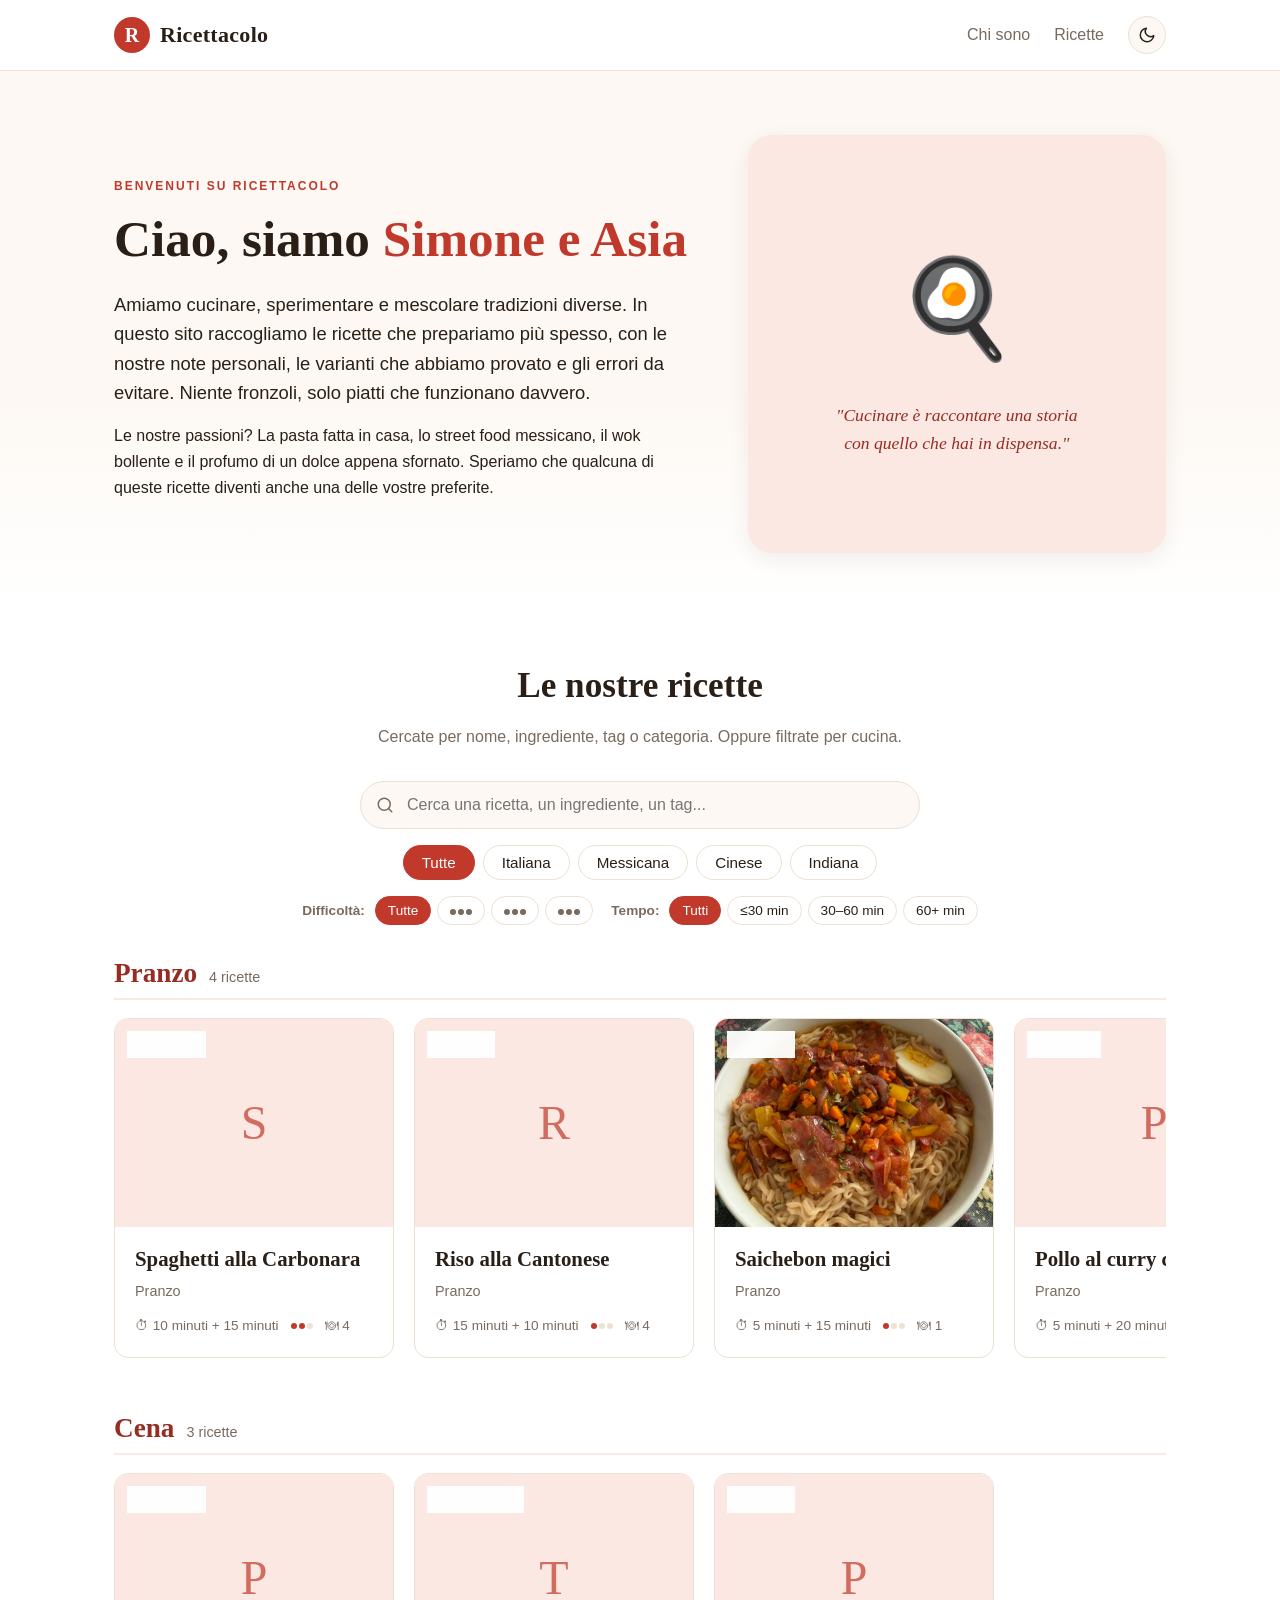
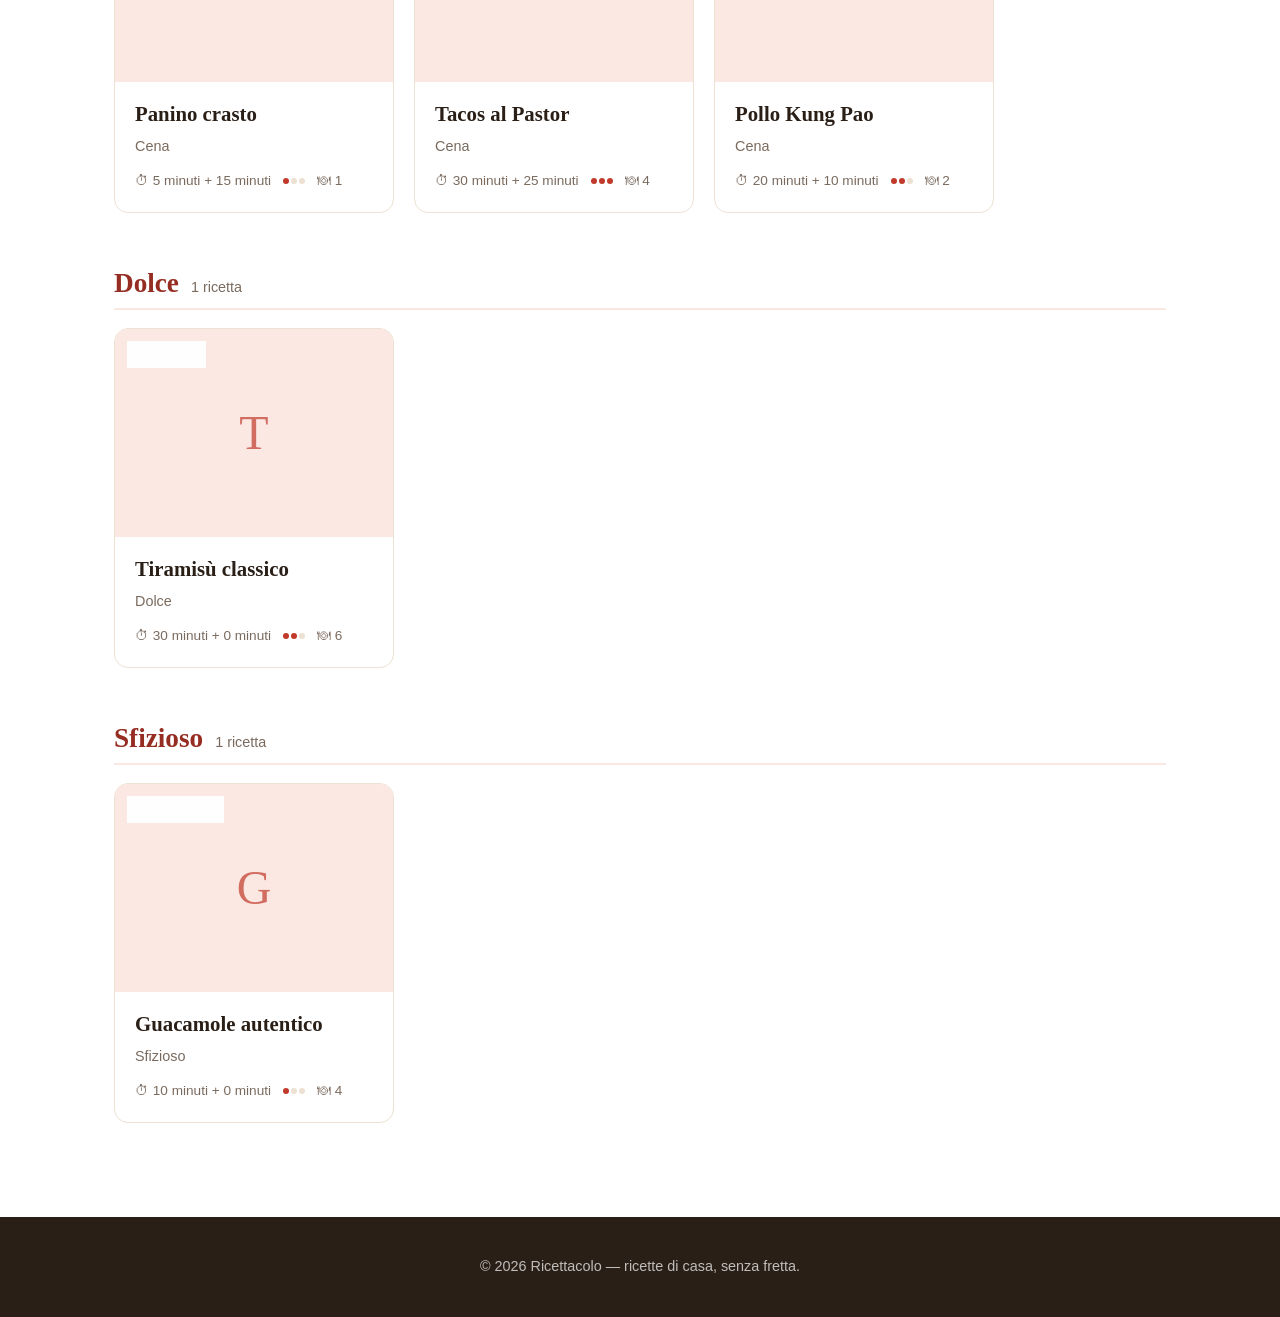
==== index.html @ 2f6e8680 "Dark mode, filtri difficolta/tempo, tag cliccabili, ricette correlate" ====
<!DOCTYPE html>
<html lang="it">
<head>
  <meta charset="UTF-8">
  <meta name="viewport" content="width=device-width, initial-scale=1.0">
  <title>Ricettacolo — Le nostre ricette</title>
  <script>
    // Applica il tema PRIMA del render per evitare flash bianco
    (function() {
      var saved = localStorage.getItem('ricettacolo-theme');
      var prefersDark = window.matchMedia && window.matchMedia('(prefers-color-scheme: dark)').matches;
      var theme = saved || (prefersDark ? 'dark' : 'light');
      document.documentElement.setAttribute('data-theme', theme);
    })();
  </script>
  <link rel="stylesheet" href="css/style.css">
</head>
<body>
  <header class="site-header">
    <div class="container header-inner">
      <a href="index.html" class="brand">
        <span class="brand-mark">R</span>
        <span class="brand-name">Ricettacolo</span>
      </a>
      <nav class="site-nav">
        <a href="#chi-sono">Chi sono</a>
        <a href="#ricette">Ricette</a>
        <button id="theme-toggle" class="icon-btn" type="button" aria-label="Cambia tema chiaro/scuro">
          <svg class="theme-icon icon-moon" viewBox="0 0 24 24" fill="none" stroke="currentColor" stroke-width="2" stroke-linecap="round" stroke-linejoin="round" aria-hidden="true">
            <path d="M21 12.79A9 9 0 1 1 11.21 3 7 7 0 0 0 21 12.79z"/>
          </svg>
          <svg class="theme-icon icon-sun" viewBox="0 0 24 24" fill="none" stroke="currentColor" stroke-width="2" stroke-linecap="round" stroke-linejoin="round" aria-hidden="true">
            <circle cx="12" cy="12" r="4"/>
            <path d="M12 2v2"/><path d="M12 20v2"/>
            <path d="m4.93 4.93 1.41 1.41"/><path d="m17.66 17.66 1.41 1.41"/>
            <path d="M2 12h2"/><path d="M20 12h2"/>
            <path d="m6.34 17.66-1.41 1.41"/><path d="m19.07 4.93-1.41 1.41"/>
          </svg>
        </button>
      </nav>
    </div>
  </header>

  <!-- SEZIONE CHI SIAMO — modifica il testo qui sotto con la vostra presentazione -->
  <section id="chi-sono" class="hero">
    <div class="container hero-inner">
      <div class="hero-text">
        <p class="eyebrow">Benvenuti su Ricettacolo</p>
        <h1>Ciao, siamo <span class="accent">Simone e Asia</span></h1>
        <p class="lead">
          Amiamo cucinare, sperimentare e mescolare tradizioni diverse. In questo sito
          raccogliamo le ricette che prepariamo più spesso, con le nostre note personali,
          le varianti che abbiamo provato e gli errori da evitare. Niente fronzoli,
          solo piatti che funzionano davvero.
        </p>
        <p>
          Le nostre passioni? La pasta fatta in casa, lo street food messicano,
          il wok bollente e il profumo di un dolce appena sfornato. Speriamo che
          qualcuna di queste ricette diventi anche una delle vostre preferite.
        </p>
      </div>
      <div class="hero-card">
        <div class="hero-card-inner">
          <span class="hero-emoji" aria-hidden="true">🍳</span>
          <p class="hero-card-quote">"Cucinare è raccontare una storia<br>con quello che hai in dispensa."</p>
        </div>
      </div>
    </div>
  </section>

  <section id="ricette" class="recipes-section">
    <div class="container">
      <div class="section-head">
        <h2>Le nostre ricette</h2>
        <p class="muted">Cercate per nome, ingrediente, tag o categoria. Oppure filtrate per cucina.</p>
      </div>

      <div class="controls">
        <div class="search-wrap">
          <svg class="search-icon" viewBox="0 0 24 24" fill="none" stroke="currentColor" stroke-width="2" stroke-linecap="round" stroke-linejoin="round" aria-hidden="true">
            <circle cx="11" cy="11" r="8"/><path d="m21 21-4.3-4.3"/>
          </svg>
          <input type="search" id="search-input" placeholder="Cerca una ricetta, un ingrediente, un tag..." autocomplete="off">
        </div>

        <div class="filters" id="cuisine-filters">
          <button type="button" class="filter-btn active" data-cuisine="all">Tutte</button>
          <button type="button" class="filter-btn" data-cuisine="italiana">Italiana</button>
          <button type="button" class="filter-btn" data-cuisine="messicana">Messicana</button>
          <button type="button" class="filter-btn" data-cuisine="cinese">Cinese</button>
          <button type="button" class="filter-btn" data-cuisine="indiana">Indiana</button>
        </div>

        <div class="filters-row">
          <div class="filter-group" id="difficulty-filters">
            <span class="filter-label">Difficoltà:</span>
            <button type="button" class="filter-btn small active" data-difficulty="all">Tutte</button>
            <button type="button" class="filter-btn small" data-difficulty="1" aria-label="Difficoltà 1">
              <span class="difficulty-dots"><span class="dot filled"></span><span class="dot"></span><span class="dot"></span></span>
            </button>
            <button type="button" class="filter-btn small" data-difficulty="2" aria-label="Difficoltà 2">
              <span class="difficulty-dots"><span class="dot filled"></span><span class="dot filled"></span><span class="dot"></span></span>
            </button>
            <button type="button" class="filter-btn small" data-difficulty="3" aria-label="Difficoltà 3">
              <span class="difficulty-dots"><span class="dot filled"></span><span class="dot filled"></span><span class="dot filled"></span></span>
            </button>
          </div>

          <div class="filter-group" id="time-filters">
            <span class="filter-label">Tempo:</span>
            <button type="button" class="filter-btn small active" data-time="all">Tutti</button>
            <button type="button" class="filter-btn small" data-time="short">≤30 min</button>
            <button type="button" class="filter-btn small" data-time="medium">30–60 min</button>
            <button type="button" class="filter-btn small" data-time="long">60+ min</button>
          </div>
        </div>
      </div>

      <div class="active-filter-bar hidden" id="active-filter-bar">
        <div class="active-filter-chip">
          <span>Filtro tag: <strong id="active-filter-label">#</strong></span>
          <button id="active-filter-clear" type="button" aria-label="Rimuovi filtro">✕</button>
        </div>
      </div>

      <div id="recipe-grid" class="recipe-grid">
        <p class="loading">Caricamento ricette...</p>
      </div>

      <p id="no-results" class="no-results hidden">Nessuna ricetta trovata. Prova con un altro termine.</p>
    </div>
  </section>

  <footer class="site-footer">
    <div class="container">
      <p>© <span id="year"></span> Ricettacolo — ricette di casa, senza fretta.</p>
    </div>
  </footer>

  <script src="js/parser.js"></script>
  <script src="js/theme.js"></script>
  <script src="js/home.js"></script>
</body>
</html>
---- css/style.css ----
:root {
  --bg: #fdf8f3;
  --bg-card: #ffffff;
  --bg-elevated: #ffffff;
  --text: #2a1f17;
  --text-muted: #7a6a5e;
  --accent: #c0392b;
  --accent-dark: #962d22;
  --accent-soft: #fce8e3;
  --border: #ece1d3;
  --badge-bg: rgba(255, 255, 255, 0.95);
  --footer-bg: #2a1f17;
  --footer-text: rgba(255, 255, 255, 0.7);
  --shadow-sm: 0 1px 2px rgba(80, 40, 20, 0.06);
  --shadow-md: 0 6px 20px rgba(80, 40, 20, 0.08);
  --radius: 14px;
  --radius-sm: 8px;
  --font-serif: "Playfair Display", Georgia, "Times New Roman", serif;
  --font-sans: -apple-system, BlinkMacSystemFont, "Segoe UI", Roboto, Helvetica, Arial, sans-serif;
}

[data-theme="dark"] {
  --bg: #1a130d;
  --bg-card: #251b14;
  --bg-elevated: #2f231a;
  --text: #f5e8d5;
  --text-muted: #a89684;
  --accent: #e76e5e;
  --accent-dark: #d8503f;
  --accent-soft: rgba(231, 110, 94, 0.16);
  --border: #3a2c22;
  --badge-bg: rgba(37, 27, 20, 0.92);
  --footer-bg: #100a06;
  --footer-text: rgba(245, 232, 213, 0.55);
  --shadow-sm: 0 1px 2px rgba(0, 0, 0, 0.3);
  --shadow-md: 0 6px 24px rgba(0, 0, 0, 0.45);
}

* { box-sizing: border-box; }

html, body {
  margin: 0;
  padding: 0;
}

body {
  font-family: var(--font-sans);
  color: var(--text);
  background: var(--bg);
  line-height: 1.6;
  -webkit-font-smoothing: antialiased;
}

.container {
  width: 100%;
  max-width: 1100px;
  margin: 0 auto;
  padding: 0 24px;
}

a { color: var(--accent); text-decoration: none; }
a:hover { color: var(--accent-dark); }

h1, h2, h3 {
  font-family: var(--font-serif);
  font-weight: 700;
  line-height: 1.2;
  margin: 0 0 12px;
}

.muted { color: var(--text-muted); }
.accent { color: var(--accent); }
.hidden { display: none !important; }

/* HEADER */
.site-header {
  background: var(--bg-card);
  border-bottom: 1px solid var(--border);
  position: sticky;
  top: 0;
  z-index: 10;
  backdrop-filter: blur(8px);
}
.header-inner {
  display: flex;
  justify-content: space-between;
  align-items: center;
  padding-top: 16px;
  padding-bottom: 16px;
}
.brand {
  display: flex;
  align-items: center;
  gap: 10px;
  color: var(--text);
  font-weight: 700;
}
.brand:hover { color: var(--text); }
.brand-mark {
  display: inline-flex;
  align-items: center;
  justify-content: center;
  width: 36px;
  height: 36px;
  background: var(--accent);
  color: white;
  border-radius: 50%;
  font-family: var(--font-serif);
  font-size: 20px;
  font-weight: 700;
}
.brand-name {
  font-family: var(--font-serif);
  font-size: 22px;
  letter-spacing: 0.3px;
}
.site-nav {
  display: flex;
  gap: 24px;
}
.site-nav a {
  color: var(--text-muted);
  font-weight: 500;
}
.site-nav a:hover { color: var(--accent); }

/* HERO */
.hero {
  padding: 64px 0 56px;
  background: linear-gradient(180deg, var(--bg) 0%, var(--bg) 60%, var(--bg-card) 100%);
}
.hero-inner {
  display: grid;
  grid-template-columns: 1.4fr 1fr;
  gap: 48px;
  align-items: center;
}
.eyebrow {
  display: inline-block;
  text-transform: uppercase;
  font-size: 12px;
  letter-spacing: 2px;
  color: var(--accent);
  font-weight: 600;
  margin: 0 0 12px;
}
.hero h1 {
  font-size: clamp(2.2rem, 4vw, 3.4rem);
  margin-bottom: 20px;
}
.hero .lead {
  font-size: 1.15rem;
  margin-bottom: 16px;
}
.hero-card {
  background: var(--accent-soft);
  border-radius: 24px;
  padding: 40px;
  aspect-ratio: 1 / 1;
  display: flex;
  align-items: center;
  justify-content: center;
  box-shadow: var(--shadow-md);
}
.hero-card-inner {
  text-align: center;
}
.hero-emoji {
  font-size: 96px;
  display: block;
  margin-bottom: 16px;
}
.hero-card-quote {
  font-family: var(--font-serif);
  font-style: italic;
  font-size: 1.1rem;
  color: var(--accent-dark);
  margin: 0;
}

/* RICETTE SECTION */
.recipes-section {
  padding: 56px 0 80px;
  background: var(--bg-card);
}
.section-head {
  text-align: center;
  margin-bottom: 32px;
}
.section-head h2 {
  font-size: 2.2rem;
  margin-bottom: 8px;
}

/* CONTROLS */
.controls {
  display: flex;
  flex-direction: column;
  gap: 16px;
  margin-bottom: 32px;
}
.search-wrap {
  position: relative;
  max-width: 560px;
  margin: 0 auto;
  width: 100%;
}
.search-icon {
  position: absolute;
  left: 16px;
  top: 50%;
  transform: translateY(-50%);
  width: 18px;
  height: 18px;
  color: var(--text-muted);
  pointer-events: none;
}
#search-input {
  width: 100%;
  padding: 14px 16px 14px 46px;
  border: 1px solid var(--border);
  border-radius: 999px;
  font-size: 1rem;
  font-family: inherit;
  background: var(--bg);
  color: var(--text);
  transition: border-color 0.2s, box-shadow 0.2s;
}
#search-input:focus {
  outline: none;
  border-color: var(--accent);
  box-shadow: 0 0 0 4px var(--accent-soft);
}

.filters {
  display: flex;
  gap: 8px;
  justify-content: center;
  flex-wrap: wrap;
}
.filter-btn {
  border: 1px solid var(--border);
  background: var(--bg-card);
  color: var(--text);
  padding: 8px 18px;
  border-radius: 999px;
  font-size: 0.95rem;
  font-family: inherit;
  cursor: pointer;
  transition: all 0.2s;
}
.filter-btn:hover {
  border-color: var(--accent);
  color: var(--accent);
}
.filter-btn.active {
  background: var(--accent);
  border-color: var(--accent);
  color: white;
}

/* RECIPE GRID — ora un contenitore verticale di sezioni-categoria */
.recipe-grid {
  display: block;
}

.category-section {
  margin-bottom: 40px;
}
.category-section:last-child {
  margin-bottom: 0;
}
.category-title {
  display: flex;
  align-items: baseline;
  gap: 12px;
  margin-bottom: 18px;
  padding-bottom: 8px;
  border-bottom: 2px solid var(--accent-soft);
}
.category-title h3 {
  font-family: var(--font-serif);
  font-size: 1.7rem;
  margin: 0;
  color: var(--accent-dark);
}
.category-count {
  color: var(--text-muted);
  font-size: 0.9rem;
  font-weight: 500;
}

.recipe-row {
  display: flex;
  gap: 20px;
  overflow-x: auto;
  scroll-snap-type: x mandatory;
  padding-bottom: 14px;
  -webkit-overflow-scrolling: touch;
  scrollbar-width: thin;
  scrollbar-color: var(--border) transparent;
}
.recipe-row::-webkit-scrollbar {
  height: 8px;
}
.recipe-row::-webkit-scrollbar-track {
  background: transparent;
}
.recipe-row::-webkit-scrollbar-thumb {
  background: var(--border);
  border-radius: 4px;
}
.recipe-row::-webkit-scrollbar-thumb:hover {
  background: var(--accent);
}
.recipe-row > .recipe-card {
  flex: 0 0 280px;
  scroll-snap-align: start;
}

.recipe-card {
  background: var(--bg-card);
  border: 1px solid var(--border);
  border-radius: var(--radius);
  overflow: hidden;
  cursor: pointer;
  transition: transform 0.2s, box-shadow 0.2s;
  display: flex;
  flex-direction: column;
  text-decoration: none;
  color: inherit;
}
.recipe-card:hover {
  transform: translateY(-4px);
  box-shadow: var(--shadow-md);
  color: inherit;
}
.recipe-card-image {
  width: 100%;
  aspect-ratio: 4 / 3;
  background: var(--accent-soft);
  display: flex;
  align-items: center;
  justify-content: center;
  position: relative;
  overflow: hidden;
}
.recipe-card-image img {
  width: 100%;
  height: 100%;
  object-fit: cover;
  display: block;
}
.recipe-card-placeholder {
  font-family: var(--font-serif);
  font-size: 3rem;
  color: var(--accent);
  opacity: 0.7;
}
.recipe-card-cuisine {
  position: absolute;
  top: 12px;
  left: 12px;
  background: var(--badge-bg);
  color: var(--text);
  backdrop-filter: blur(4px);
  padding: 4px 10px;
  border-radius: 999px;
  font-size: 0.75rem;
  font-weight: 600;
  text-transform: uppercase;
  letter-spacing: 0.5px;
}
.recipe-card-body {
  padding: 18px 20px 20px;
  flex: 1;
  display: flex;
  flex-direction: column;
}
.recipe-card-title {
  font-family: var(--font-serif);
  font-size: 1.3rem;
  font-weight: 700;
  margin: 0 0 8px;
  line-height: 1.3;
}
.recipe-card-meta {
  display: flex;
  gap: 12px;
  font-size: 0.85rem;
  color: var(--text-muted);
  margin-top: auto;
  padding-top: 12px;
}
.meta-item {
  display: flex;
  align-items: center;
  gap: 4px;
}
.difficulty-dots { display: inline-flex; gap: 2px; }
.dot {
  width: 6px;
  height: 6px;
  border-radius: 50%;
  background: var(--border);
}
.dot.filled { background: var(--accent); }

.loading {
  text-align: center;
  color: var(--text-muted);
  grid-column: 1 / -1;
  padding: 40px 0;
}
.no-results {
  text-align: center;
  color: var(--text-muted);
  padding: 40px 0;
  font-style: italic;
}

/* FOOTER */
.site-footer {
  background: var(--footer-bg);
  color: var(--footer-text);
  padding: 24px 0;
  text-align: center;
  font-size: 0.9rem;
}

/* === PAGINA RICETTA === */
.page-recipe {
  background: var(--bg-card);
}
.recipe-page {
  padding: 32px 24px 80px;
}
.back-link {
  display: inline-block;
  margin-bottom: 24px;
  color: var(--text-muted);
  font-weight: 500;
}
.back-link:hover { color: var(--accent); }

.recipe-hero {
  display: grid;
  grid-template-columns: 1fr 1fr;
  gap: 40px;
  margin-bottom: 48px;
  align-items: center;
}
.recipe-hero-image {
  width: 100%;
  aspect-ratio: 4 / 3;
  background: var(--accent-soft);
  border-radius: var(--radius);
  overflow: hidden;
  display: flex;
  align-items: center;
  justify-content: center;
}
.recipe-hero-image img {
  width: 100%;
  height: 100%;
  object-fit: cover;
}
.recipe-hero-image .recipe-card-placeholder {
  font-size: 6rem;
}
.recipe-hero-info .cuisine-tag {
  display: inline-block;
  background: var(--accent-soft);
  color: var(--accent-dark);
  padding: 4px 12px;
  border-radius: 999px;
  font-size: 0.8rem;
  font-weight: 600;
  text-transform: uppercase;
  letter-spacing: 0.5px;
  margin-bottom: 12px;
}
.recipe-title {
  font-size: clamp(2rem, 4vw, 2.8rem);
  margin-bottom: 16px;
}
.recipe-meta-grid {
  display: grid;
  grid-template-columns: repeat(2, 1fr);
  gap: 16px 24px;
  margin: 24px 0;
  padding: 20px;
  background: var(--bg);
  border-radius: var(--radius);
}
.recipe-meta-grid .meta-label {
  font-size: 0.75rem;
  text-transform: uppercase;
  letter-spacing: 1px;
  color: var(--text-muted);
  margin-bottom: 4px;
}
.recipe-meta-grid .meta-value {
  font-weight: 600;
  font-size: 1.05rem;
}

.recipe-body {
  display: grid;
  grid-template-columns: 1fr 1.6fr;
  gap: 48px;
}

.ingredients-block {
  background: var(--bg);
  border-radius: var(--radius);
  padding: 24px;
  align-self: start;
  position: sticky;
  top: 88px;
}
.ingredients-block h3 {
  margin-bottom: 16px;
}
.porzioni-scaler {
  display: flex;
  align-items: center;
  gap: 12px;
  margin-bottom: 20px;
  padding-bottom: 16px;
  border-bottom: 1px solid var(--border);
}
.porzioni-scaler label {
  font-size: 0.9rem;
  color: var(--text-muted);
}
.porzioni-controls {
  display: flex;
  align-items: center;
  gap: 8px;
  margin-left: auto;
}
.porzioni-btn {
  width: 30px;
  height: 30px;
  border-radius: 50%;
  border: 1px solid var(--border);
  background: var(--bg-card);
  color: var(--text);
  font-size: 1.1rem;
  cursor: pointer;
  display: flex;
  align-items: center;
  justify-content: center;
  font-family: inherit;
  transition: all 0.2s;
}
.porzioni-btn:hover {
  border-color: var(--accent);
  color: var(--accent);
}
#porzioni-value {
  font-weight: 700;
  min-width: 24px;
  text-align: center;
}
.ingredients-list {
  list-style: none;
  padding: 0;
  margin: 0;
}
.ingredients-list li {
  padding: 8px 0;
  border-bottom: 1px dashed var(--border);
  display: flex;
  justify-content: space-between;
  gap: 12px;
}
.ingredients-list li:last-child { border-bottom: none; }
.ingredient-name { flex: 1; }
.ingredient-qty {
  font-weight: 600;
  color: var(--accent-dark);
  white-space: nowrap;
}

.procedure-block h3 { margin-bottom: 20px; }
.procedure-list {
  list-style: none;
  padding: 0;
  margin: 0;
  counter-reset: step;
}
.procedure-list li {
  counter-increment: step;
  padding: 16px 0 16px 56px;
  position: relative;
  border-bottom: 1px solid var(--border);
}
.procedure-list li:last-child { border-bottom: none; }
.procedure-list li::before {
  content: counter(step);
  position: absolute;
  left: 0;
  top: 14px;
  width: 36px;
  height: 36px;
  background: var(--accent);
  color: white;
  border-radius: 50%;
  display: flex;
  align-items: center;
  justify-content: center;
  font-family: var(--font-serif);
  font-weight: 700;
  font-size: 1.1rem;
}

.notes-block {
  margin-top: 48px;
  background: var(--accent-soft);
  border-left: 4px solid var(--accent);
  border-radius: var(--radius);
  padding: 24px 28px;
}
.notes-block h3 {
  color: var(--accent-dark);
  margin-bottom: 12px;
}
.notes-block p {
  margin: 0;
  white-space: pre-line;
}

.tags-block {
  margin-top: 32px;
  display: flex;
  flex-wrap: wrap;
  gap: 8px;
  align-items: center;
}
.tags-block .tags-label {
  font-size: 0.85rem;
  color: var(--text-muted);
  margin-right: 4px;
}
.tag-chip {
  display: inline-block;
  background: var(--bg);
  border: 1px solid var(--border);
  color: var(--text-muted);
  padding: 4px 10px;
  border-radius: 999px;
  font-size: 0.85rem;
}

.error-box {
  background: #fff1f0;
  border: 1px solid #f5c2bb;
  color: var(--accent-dark);
  padding: 20px;
  border-radius: var(--radius);
  text-align: center;
}

/* RESPONSIVE */
@media (max-width: 800px) {
  .hero { padding: 40px 0; }
  .hero-inner { grid-template-columns: 1fr; gap: 32px; }
  .hero-card { aspect-ratio: 16 / 9; padding: 24px; }
  .hero-emoji { font-size: 64px; }

  .recipe-hero { grid-template-columns: 1fr; gap: 24px; }
  .recipe-body { grid-template-columns: 1fr; gap: 32px; }
  .ingredients-block { position: static; }

  .header-inner { flex-direction: row; }
  .site-nav { gap: 16px; }
  .site-nav a { font-size: 0.9rem; }
}

@media (max-width: 500px) {
  .container { padding: 0 16px; }
  .recipe-meta-grid { grid-template-columns: 1fr 1fr; padding: 16px; }
  .filters { gap: 6px; }
  .filter-btn { padding: 6px 14px; font-size: 0.85rem; }
}

/* ===== THEME TOGGLE ===== */
.icon-btn {
  width: 38px;
  height: 38px;
  border-radius: 50%;
  border: 1px solid var(--border);
  background: var(--bg);
  color: var(--text);
  cursor: pointer;
  display: inline-flex;
  align-items: center;
  justify-content: center;
  padding: 0;
  transition: all 0.2s;
}
.icon-btn:hover {
  border-color: var(--accent);
  color: var(--accent);
  background: var(--accent-soft);
}
.icon-btn svg {
  width: 18px;
  height: 18px;
}
.theme-icon { display: none; }
[data-theme="light"] .icon-moon,
:root:not([data-theme="dark"]) .icon-moon { display: block; }
[data-theme="dark"] .icon-sun { display: block; }

.site-nav {
  align-items: center;
}

/* ===== FILTRI SECONDARI (difficoltà / tempo) ===== */
.filters-row {
  display: flex;
  flex-wrap: wrap;
  gap: 12px 18px;
  justify-content: center;
  align-items: center;
}
.filter-group {
  display: inline-flex;
  align-items: center;
  gap: 6px;
  flex-wrap: wrap;
}
.filter-label {
  font-size: 0.85rem;
  color: var(--text-muted);
  font-weight: 600;
  margin-right: 4px;
}
.filter-btn.small {
  padding: 6px 12px;
  font-size: 0.85rem;
}
.filter-btn.small .dot {
  background: var(--text-muted);
}
.filter-btn.small.active .dot {
  background: white;
}
.filter-btn.small .difficulty-dots {
  vertical-align: middle;
}

/* ===== CHIP FILTRO ATTIVO (tag) ===== */
.active-filter-bar {
  display: flex;
  justify-content: center;
  margin: 4px 0 24px;
}
.active-filter-chip {
  display: inline-flex;
  align-items: center;
  gap: 10px;
  background: var(--accent-soft);
  color: var(--accent-dark);
  padding: 8px 8px 8px 16px;
  border-radius: 999px;
  font-size: 0.95rem;
  font-weight: 500;
}
.active-filter-chip button {
  background: var(--accent);
  color: white;
  border: 0;
  width: 22px;
  height: 22px;
  border-radius: 50%;
  cursor: pointer;
  font-size: 14px;
  line-height: 1;
  display: inline-flex;
  align-items: center;
  justify-content: center;
  font-family: inherit;
  padding: 0;
  transition: background 0.2s;
}
.active-filter-chip button:hover {
  background: var(--accent-dark);
}

/* ===== TAG CHIP CLICCABILE ===== */
a.tag-chip {
  display: inline-block;
  background: var(--bg);
  border: 1px solid var(--border);
  color: var(--text-muted);
  padding: 4px 10px;
  border-radius: 999px;
  font-size: 0.85rem;
  text-decoration: none;
  transition: all 0.2s;
}
a.tag-chip:hover {
  background: var(--accent-soft);
  border-color: var(--accent);
  color: var(--accent-dark);
  transform: translateY(-1px);
}

/* ===== RICETTE CORRELATE ===== */
.related-block {
  margin-top: 64px;
  padding-top: 40px;
  border-top: 2px solid var(--accent-soft);
}
.related-block h3 {
  font-family: var(--font-serif);
  font-size: 1.6rem;
  margin-bottom: 24px;
  color: var(--accent-dark);
}
.related-grid {
  display: grid;
  grid-template-columns: repeat(auto-fill, minmax(230px, 1fr));
  gap: 20px;
}
.related-grid .recipe-card {
  flex: initial;
}

/* ===== CARD CON IMMAGINE TEMA SCURO ===== */
[data-theme="dark"] .recipe-card-image {
  background: var(--bg-elevated);
}
[data-theme="dark"] .recipe-card-image .recipe-card-placeholder {
  color: var(--accent);
}
[data-theme="dark"] .ingredients-block {
  background: var(--bg-elevated);
}
[data-theme="dark"] .recipe-meta-grid {
  background: var(--bg-elevated);
}
[data-theme="dark"] .porzioni-btn {
  background: var(--bg);
}
[data-theme="dark"] .filter-btn {
  background: var(--bg);
}
[data-theme="dark"] .filter-btn.small .dot {
  background: var(--text-muted);
}
[data-theme="dark"] .filter-btn:not(.active):hover {
  background: var(--accent-soft);
}
[data-theme="dark"] .ingredients-list li {
  border-bottom-color: var(--border);
}
[data-theme="dark"] .recipe-hero-image {
  background: var(--bg-elevated);
}
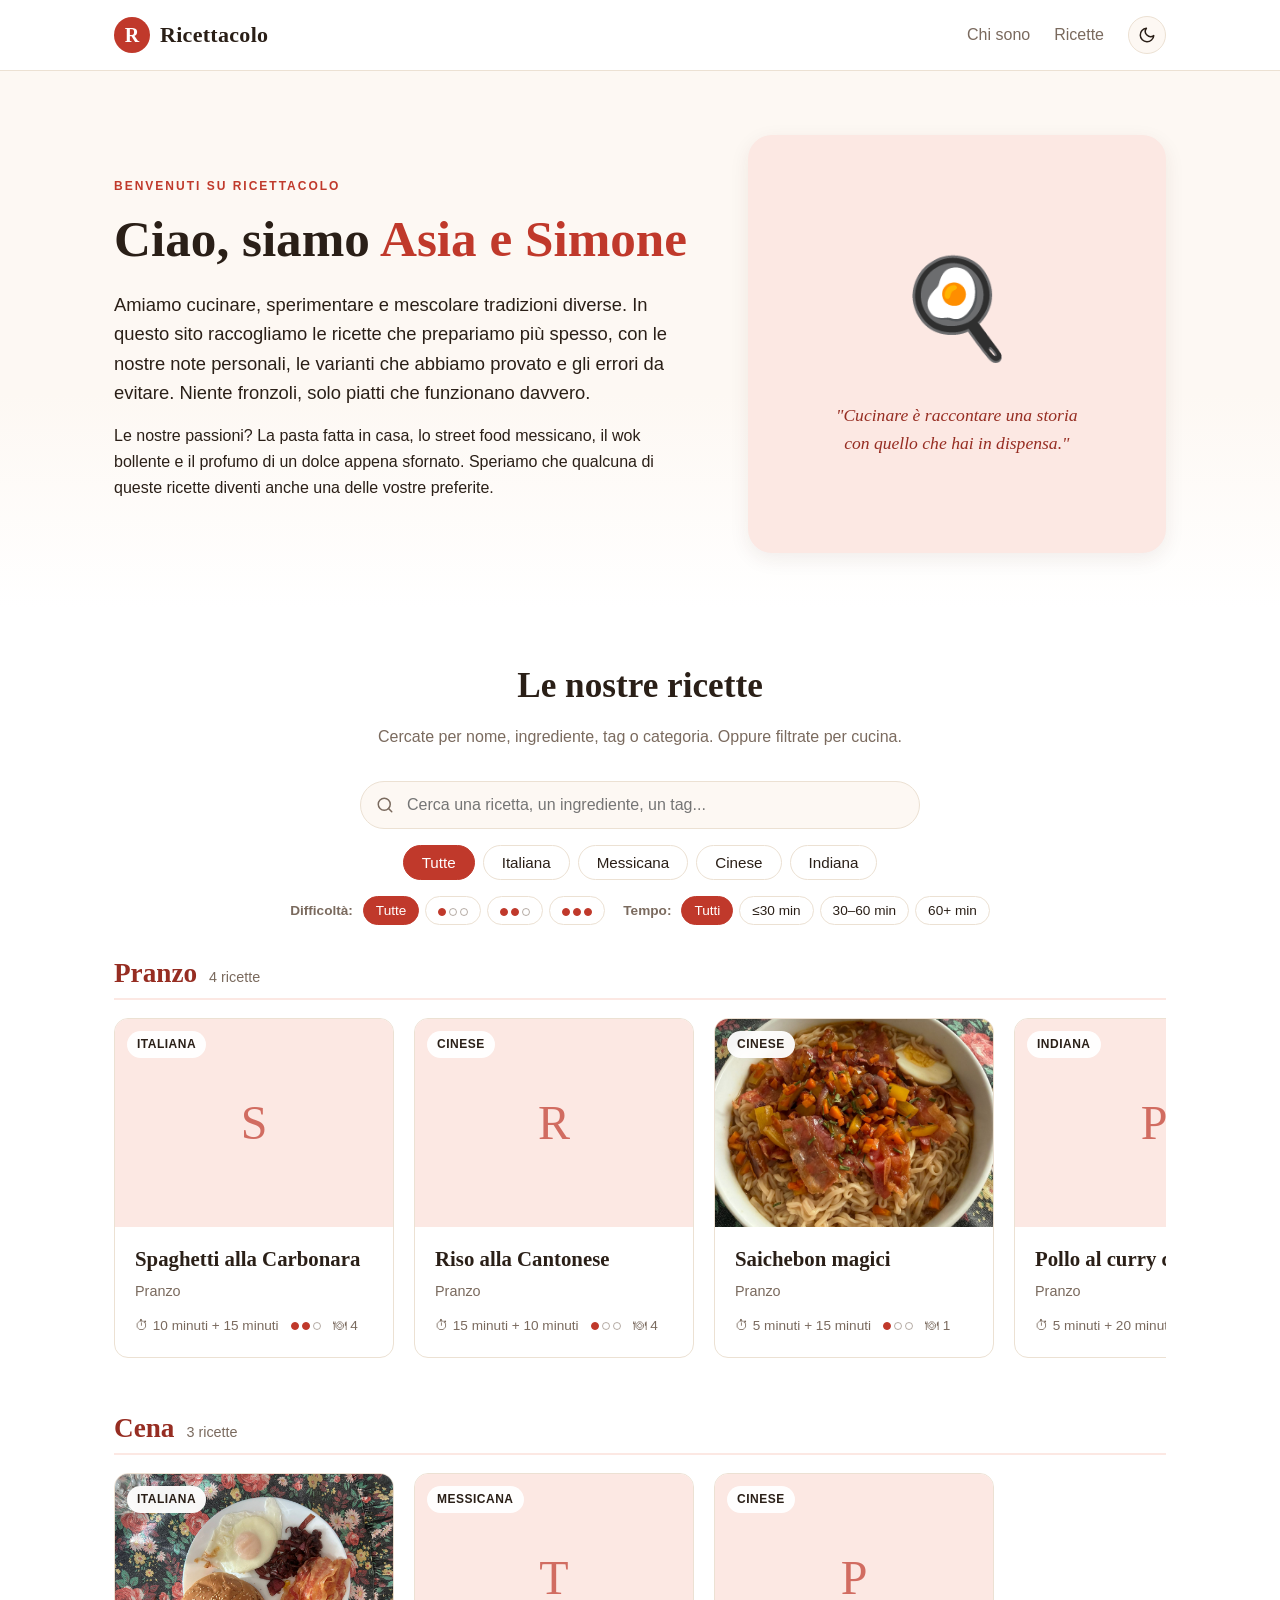
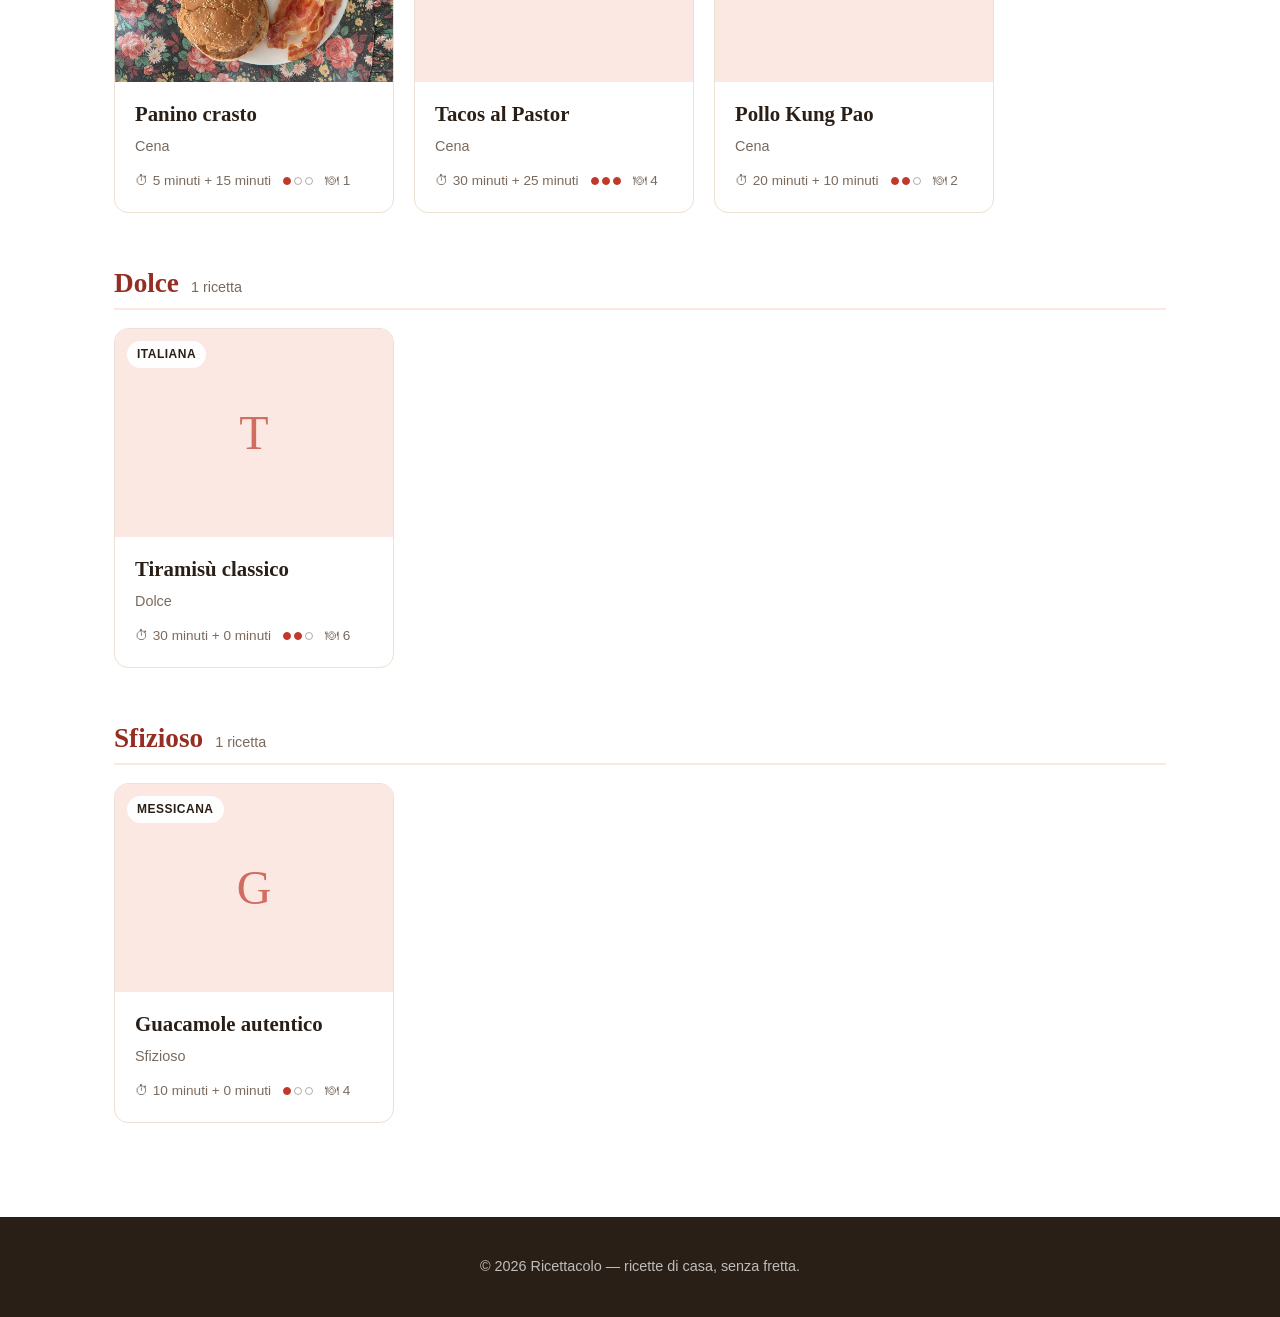
==== commit b08fc35b: "Fix puntini difficolta visibili, inverte nomi Asia/Simone, aggiunta foto Panino crasto" ====
--- a/index.html
+++ b/index.html
@@ -46,7 +46,7 @@
     <div class="container hero-inner">
       <div class="hero-text">
         <p class="eyebrow">Benvenuti su Ricettacolo</p>
-        <h1>Ciao, siamo <span class="accent">Simone e Asia</span></h1>
+        <h1>Ciao, siamo <span class="accent">Asia e Simone</span></h1>
         <p class="lead">
           Amiamo cucinare, sperimentare e mescolare tradizioni diverse. In questo sito
           raccogliamo le ricette che prepariamo più spesso, con le nostre note personali,
--- a/css/style.css
+++ b/css/style.css
@@ -397,14 +397,25 @@
   align-items: center;
   gap: 4px;
 }
-.difficulty-dots { display: inline-flex; gap: 2px; }
+.difficulty-dots {
+  display: inline-flex;
+  gap: 3px;
+  align-items: center;
+}
 .dot {
-  width: 6px;
-  height: 6px;
+  width: 8px;
+  height: 8px;
   border-radius: 50%;
-  background: var(--border);
-}
-.dot.filled { background: var(--accent); }
+  background: transparent;
+  border: 1.5px solid var(--text-muted);
+  box-sizing: border-box;
+  opacity: 0.55;
+}
+.dot.filled {
+  background: var(--accent);
+  border-color: var(--accent);
+  opacity: 1;
+}
 
 .loading {
   text-align: center;
@@ -743,14 +754,17 @@
   padding: 6px 12px;
   font-size: 0.85rem;
 }
-.filter-btn.small .dot {
-  background: var(--text-muted);
-}
-.filter-btn.small.active .dot {
-  background: white;
-}
 .filter-btn.small .difficulty-dots {
   vertical-align: middle;
+}
+.filter-btn.small.active .dot {
+  border-color: white;
+  opacity: 0.7;
+}
+.filter-btn.small.active .dot.filled {
+  background: white;
+  border-color: white;
+  opacity: 1;
 }
 
 /* ===== CHIP FILTRO ATTIVO (tag) ===== */
@@ -850,9 +864,6 @@
 [data-theme="dark"] .filter-btn {
   background: var(--bg);
 }
-[data-theme="dark"] .filter-btn.small .dot {
-  background: var(--text-muted);
-}
 [data-theme="dark"] .filter-btn:not(.active):hover {
   background: var(--accent-soft);
 }
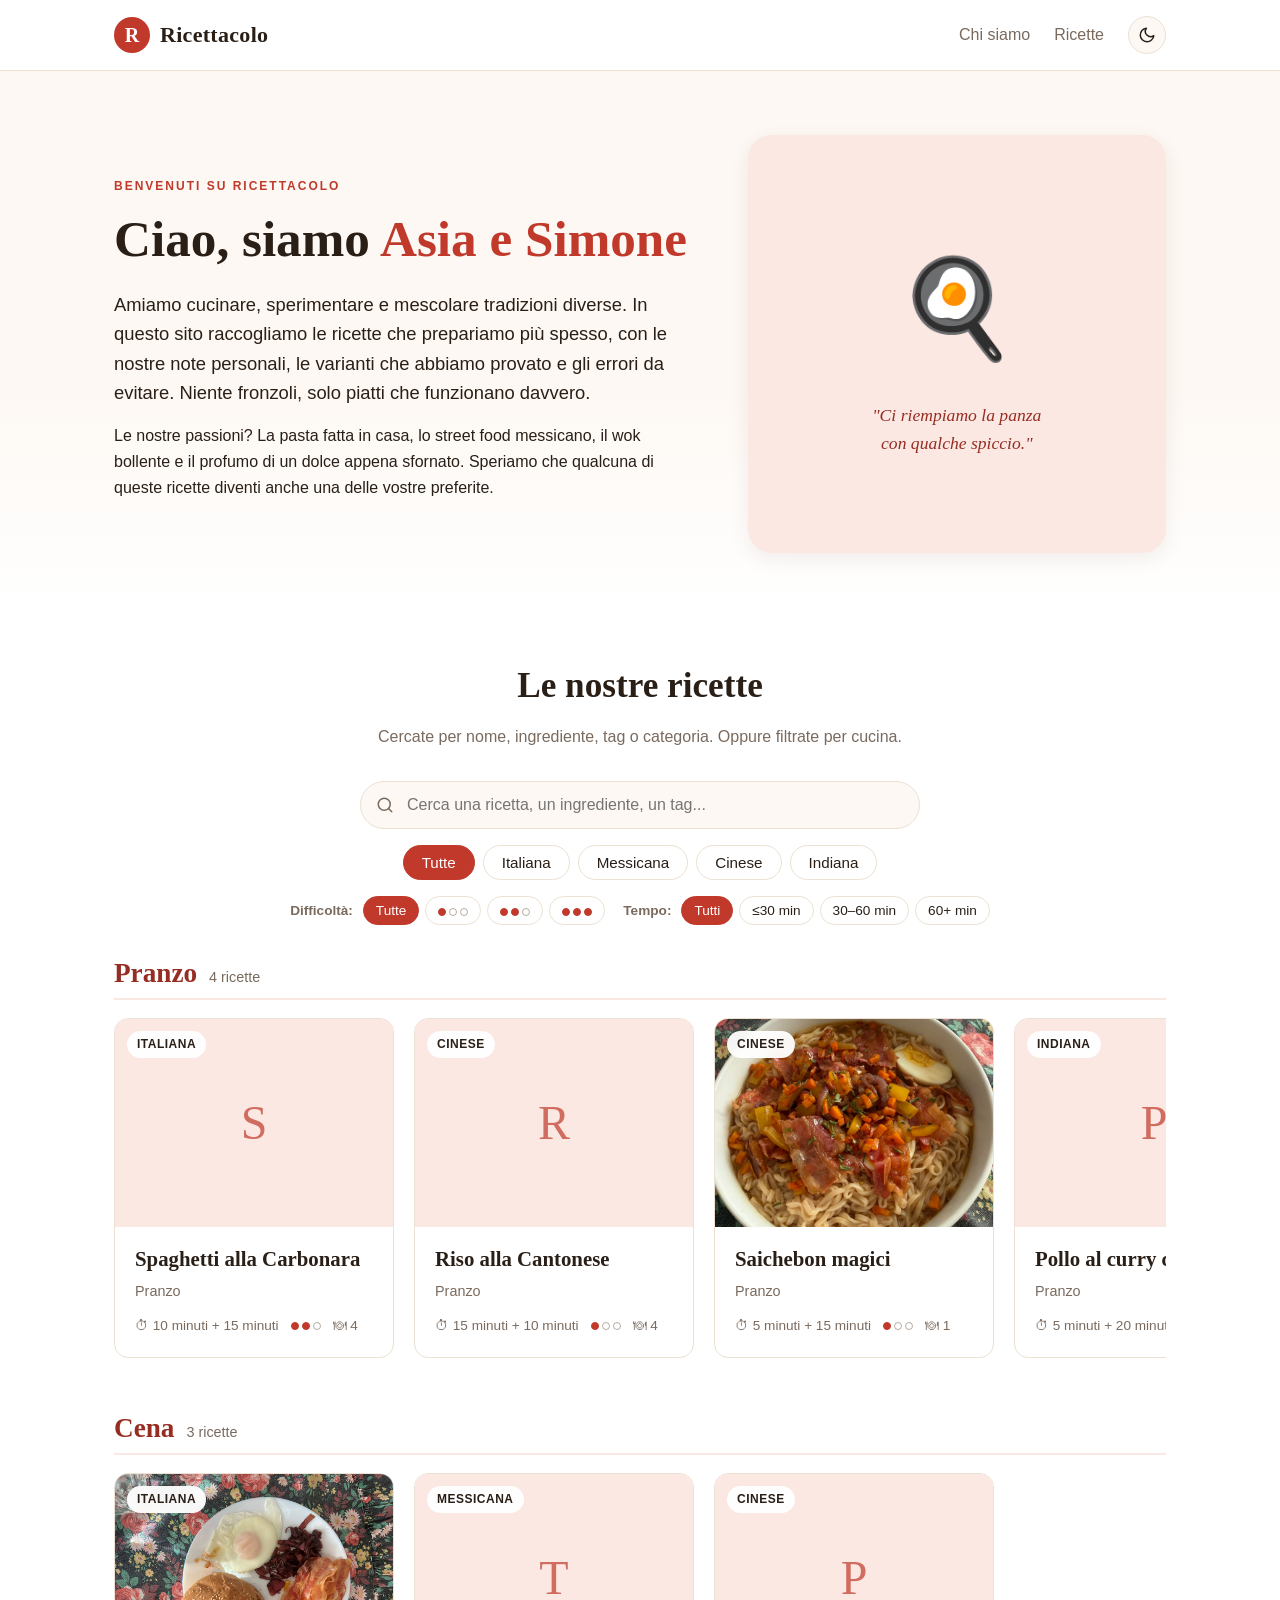
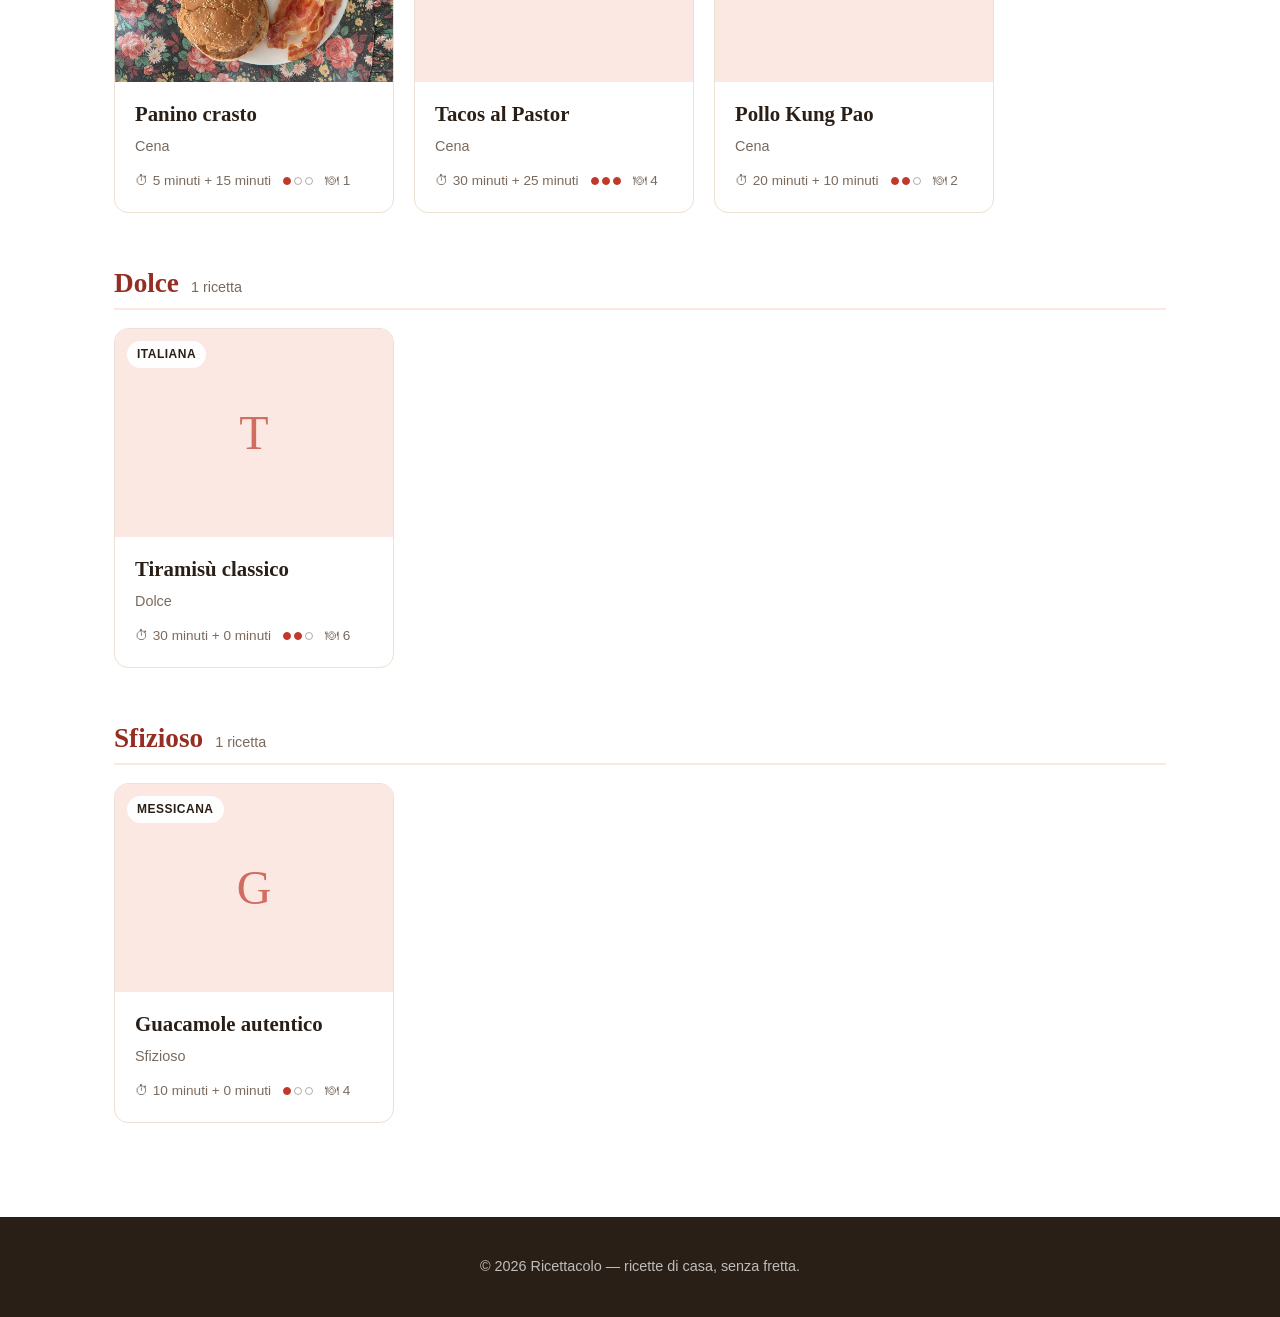
==== commit d90695d7: "Cambia quote hero e 'Chi sono' in 'Chi siamo'" ====
--- a/index.html
+++ b/index.html
@@ -23,7 +23,7 @@
         <span class="brand-name">Ricettacolo</span>
       </a>
       <nav class="site-nav">
-        <a href="#chi-sono">Chi sono</a>
+        <a href="#chi-siamo">Chi siamo</a>
         <a href="#ricette">Ricette</a>
         <button id="theme-toggle" class="icon-btn" type="button" aria-label="Cambia tema chiaro/scuro">
           <svg class="theme-icon icon-moon" viewBox="0 0 24 24" fill="none" stroke="currentColor" stroke-width="2" stroke-linecap="round" stroke-linejoin="round" aria-hidden="true">
@@ -42,7 +42,7 @@
   </header>
 
   <!-- SEZIONE CHI SIAMO — modifica il testo qui sotto con la vostra presentazione -->
-  <section id="chi-sono" class="hero">
+  <section id="chi-siamo" class="hero">
     <div class="container hero-inner">
       <div class="hero-text">
         <p class="eyebrow">Benvenuti su Ricettacolo</p>
@@ -62,7 +62,7 @@
       <div class="hero-card">
         <div class="hero-card-inner">
           <span class="hero-emoji" aria-hidden="true">🍳</span>
-          <p class="hero-card-quote">"Cucinare è raccontare una storia<br>con quello che hai in dispensa."</p>
+          <p class="hero-card-quote">"Ci riempiamo la panza<br>con qualche spiccio."</p>
         </div>
       </div>
     </div>
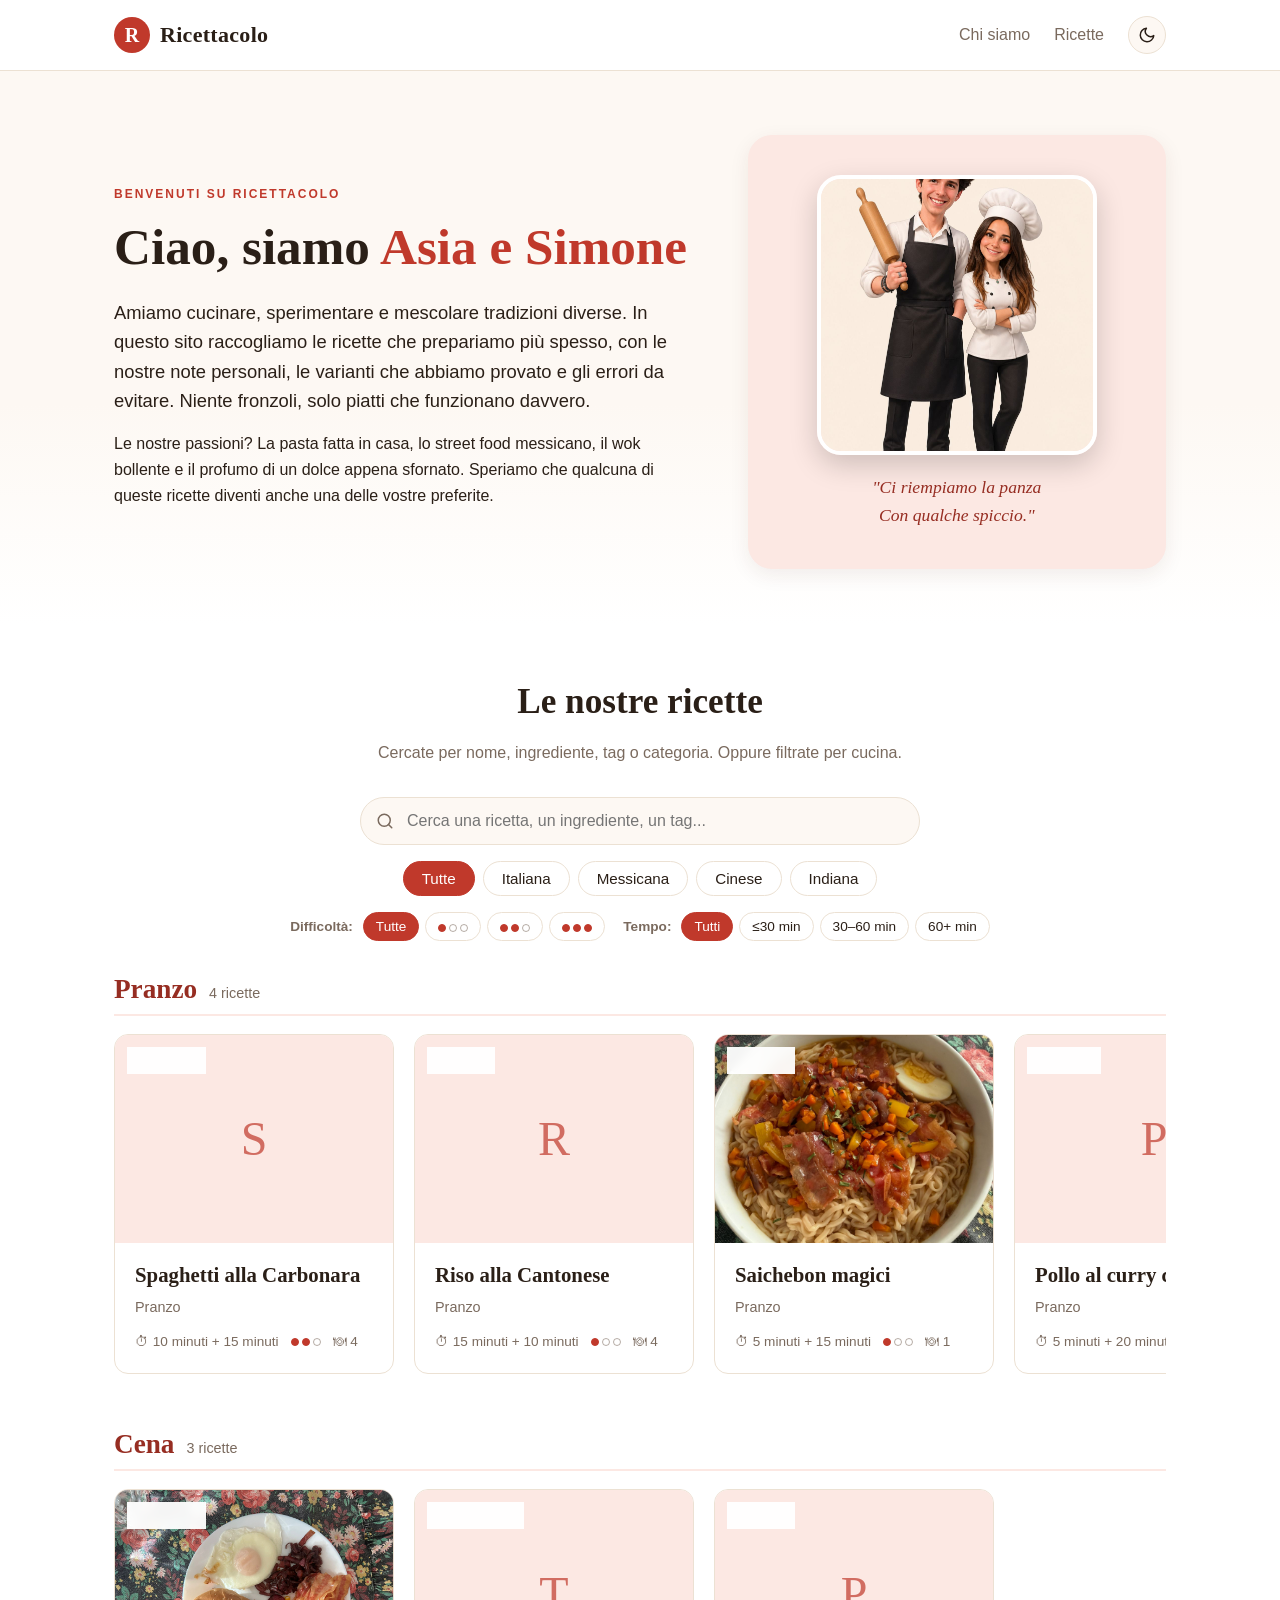
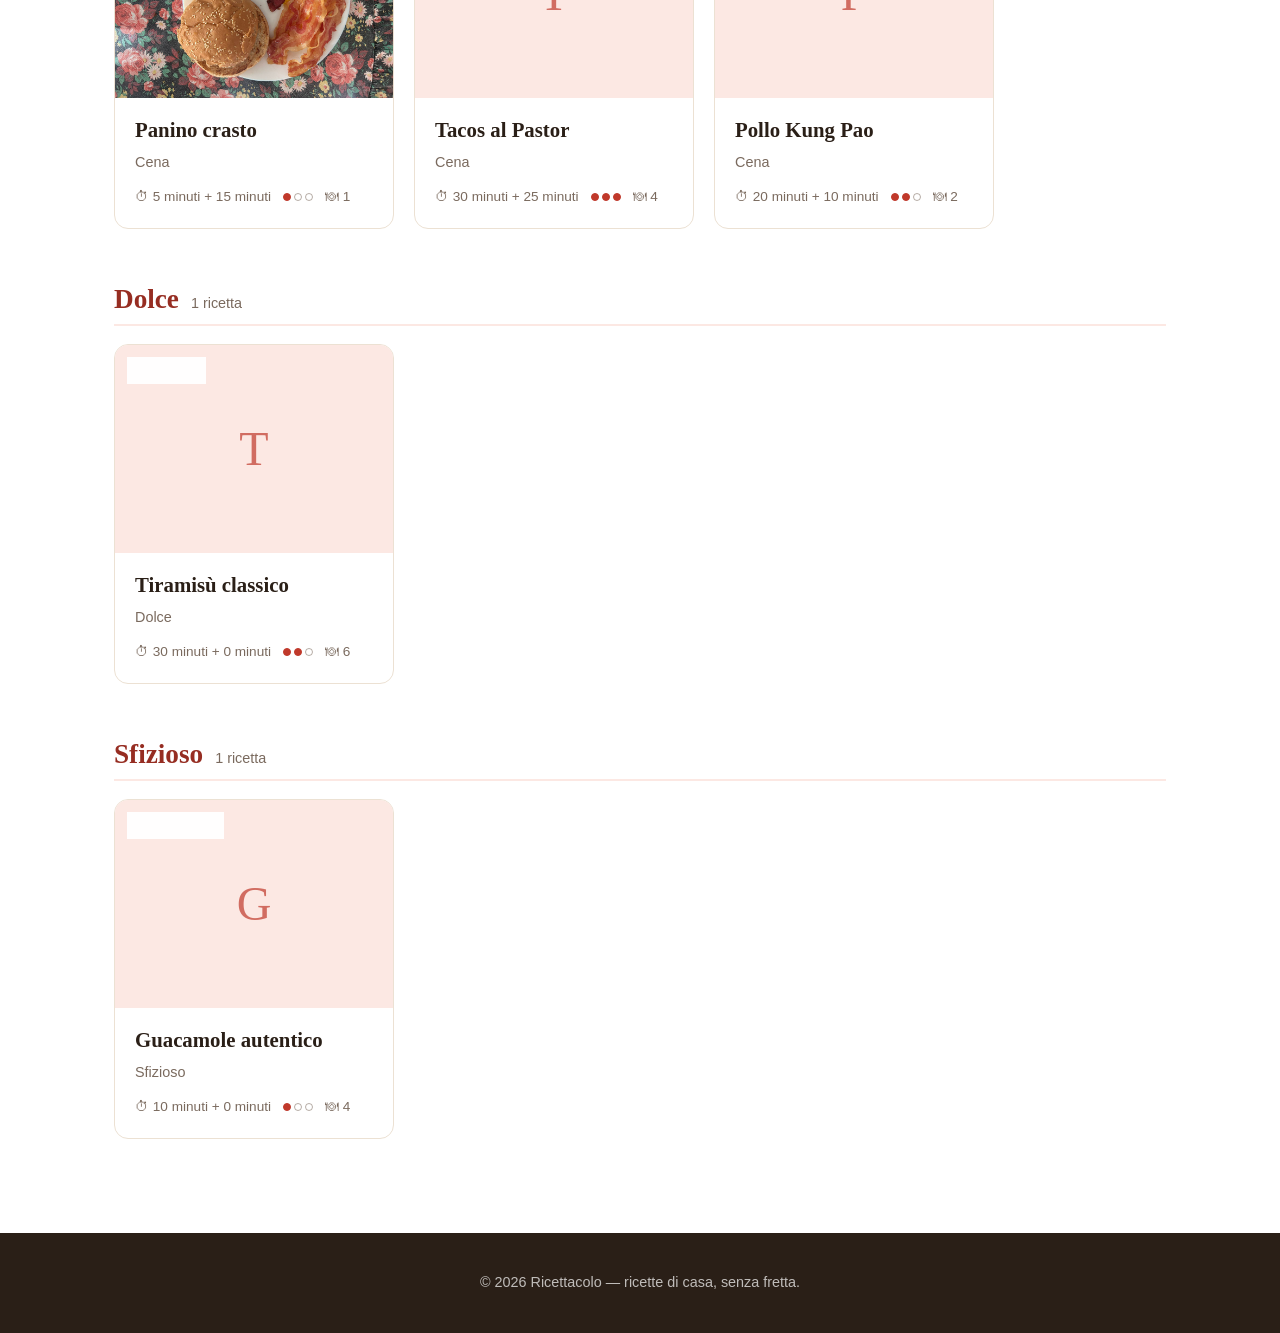
==== commit 523c4781: "Integra foto-nostra nel hero card e capitalizza seconda riga del quote" ====
--- a/index.html
+++ b/index.html
@@ -61,8 +61,8 @@
       </div>
       <div class="hero-card">
         <div class="hero-card-inner">
-          <span class="hero-emoji" aria-hidden="true">🍳</span>
-          <p class="hero-card-quote">"Ci riempiamo la panza<br>con qualche spiccio."</p>
+          <img src="Immagini/foto-nostra.jpeg" alt="Asia e Simone" class="hero-photo" loading="lazy">
+          <p class="hero-card-quote">"Ci riempiamo la panza<br>Con qualche spiccio."</p>
         </div>
       </div>
     </div>
--- a/css/style.css
+++ b/css/style.css
@@ -165,10 +165,16 @@
 .hero-card-inner {
   text-align: center;
 }
-.hero-emoji {
-  font-size: 96px;
+.hero-photo {
+  width: 100%;
+  max-width: 280px;
+  aspect-ratio: 1;
+  object-fit: cover;
+  border-radius: 24px;
+  margin: 0 auto 18px;
   display: block;
-  margin-bottom: 16px;
+  box-shadow: 0 10px 28px rgba(0, 0, 0, 0.18);
+  border: 4px solid var(--bg-card);
 }
 .hero-card-quote {
   font-family: var(--font-serif);
@@ -678,8 +684,8 @@
 @media (max-width: 800px) {
   .hero { padding: 40px 0; }
   .hero-inner { grid-template-columns: 1fr; gap: 32px; }
-  .hero-card { aspect-ratio: 16 / 9; padding: 24px; }
-  .hero-emoji { font-size: 64px; }
+  .hero-card { aspect-ratio: auto; padding: 28px; }
+  .hero-photo { max-width: 220px; }
 
   .recipe-hero { grid-template-columns: 1fr; gap: 24px; }
   .recipe-body { grid-template-columns: 1fr; gap: 32px; }
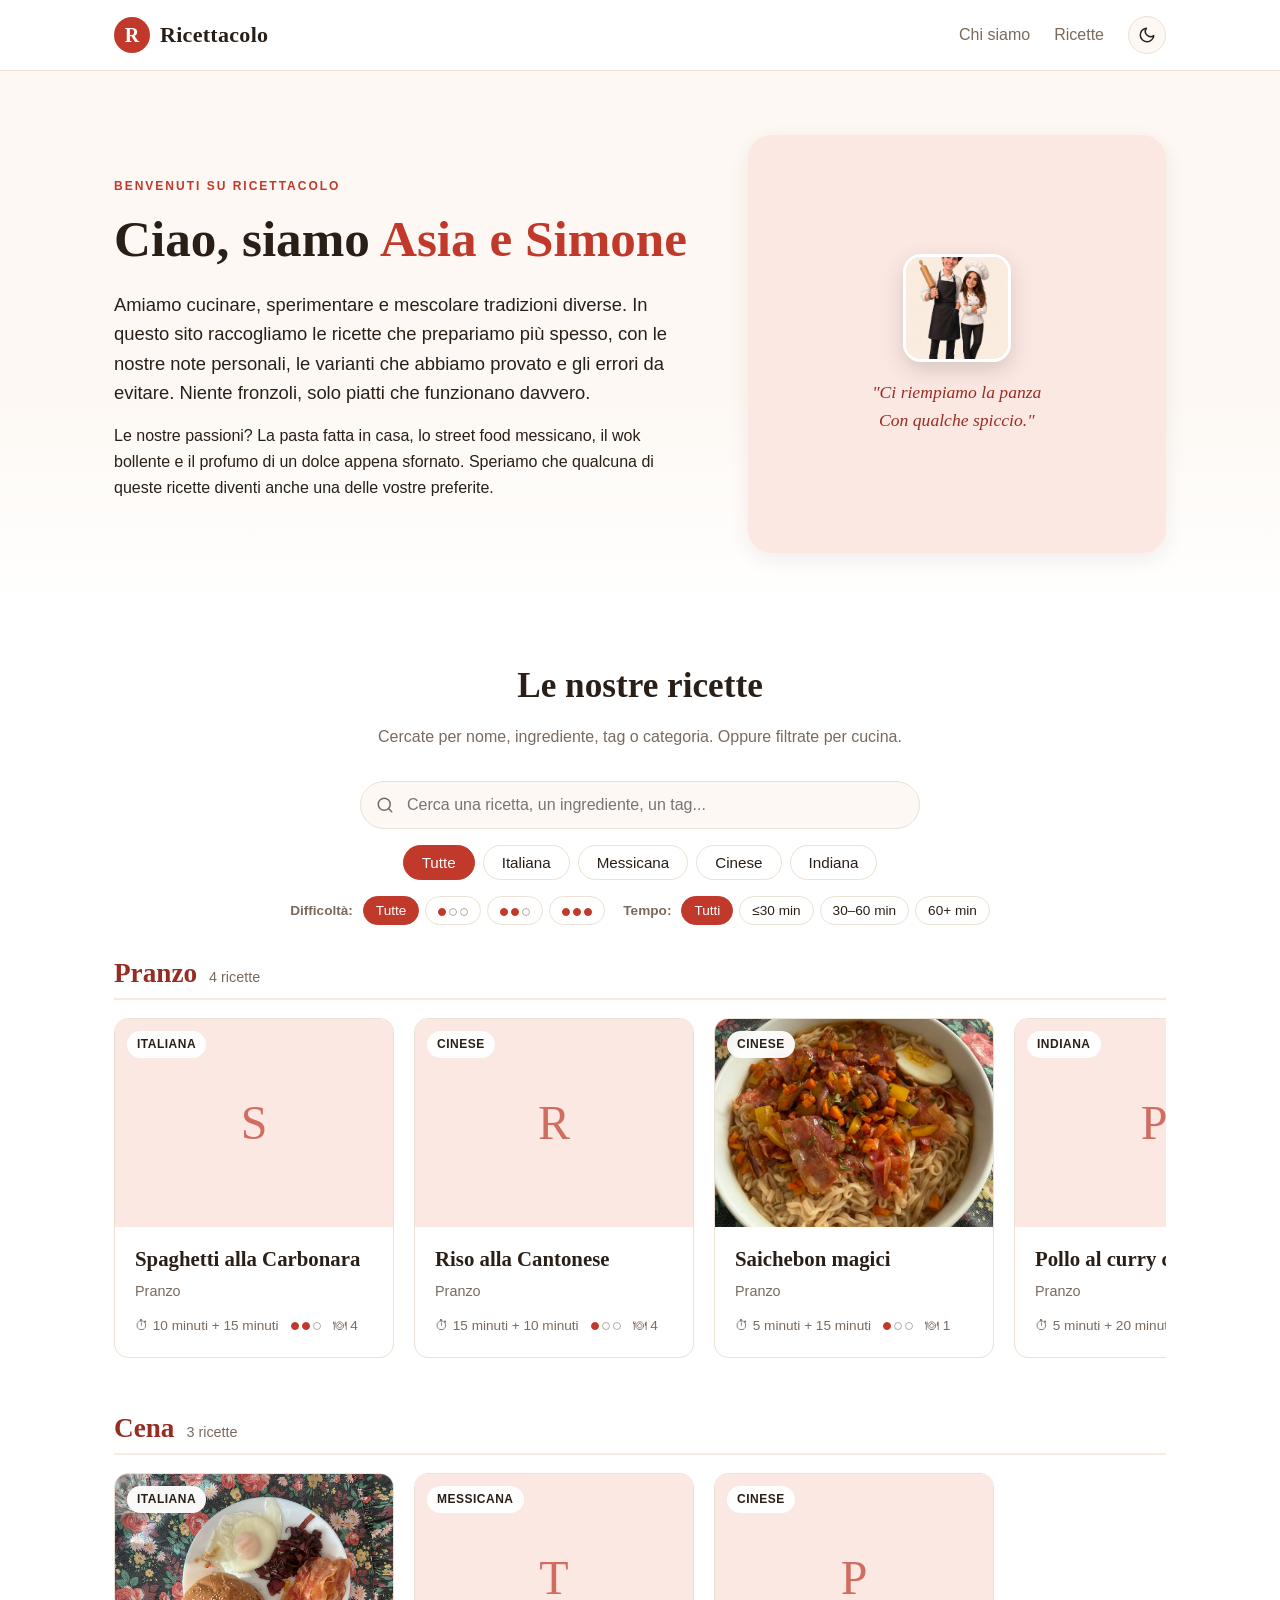
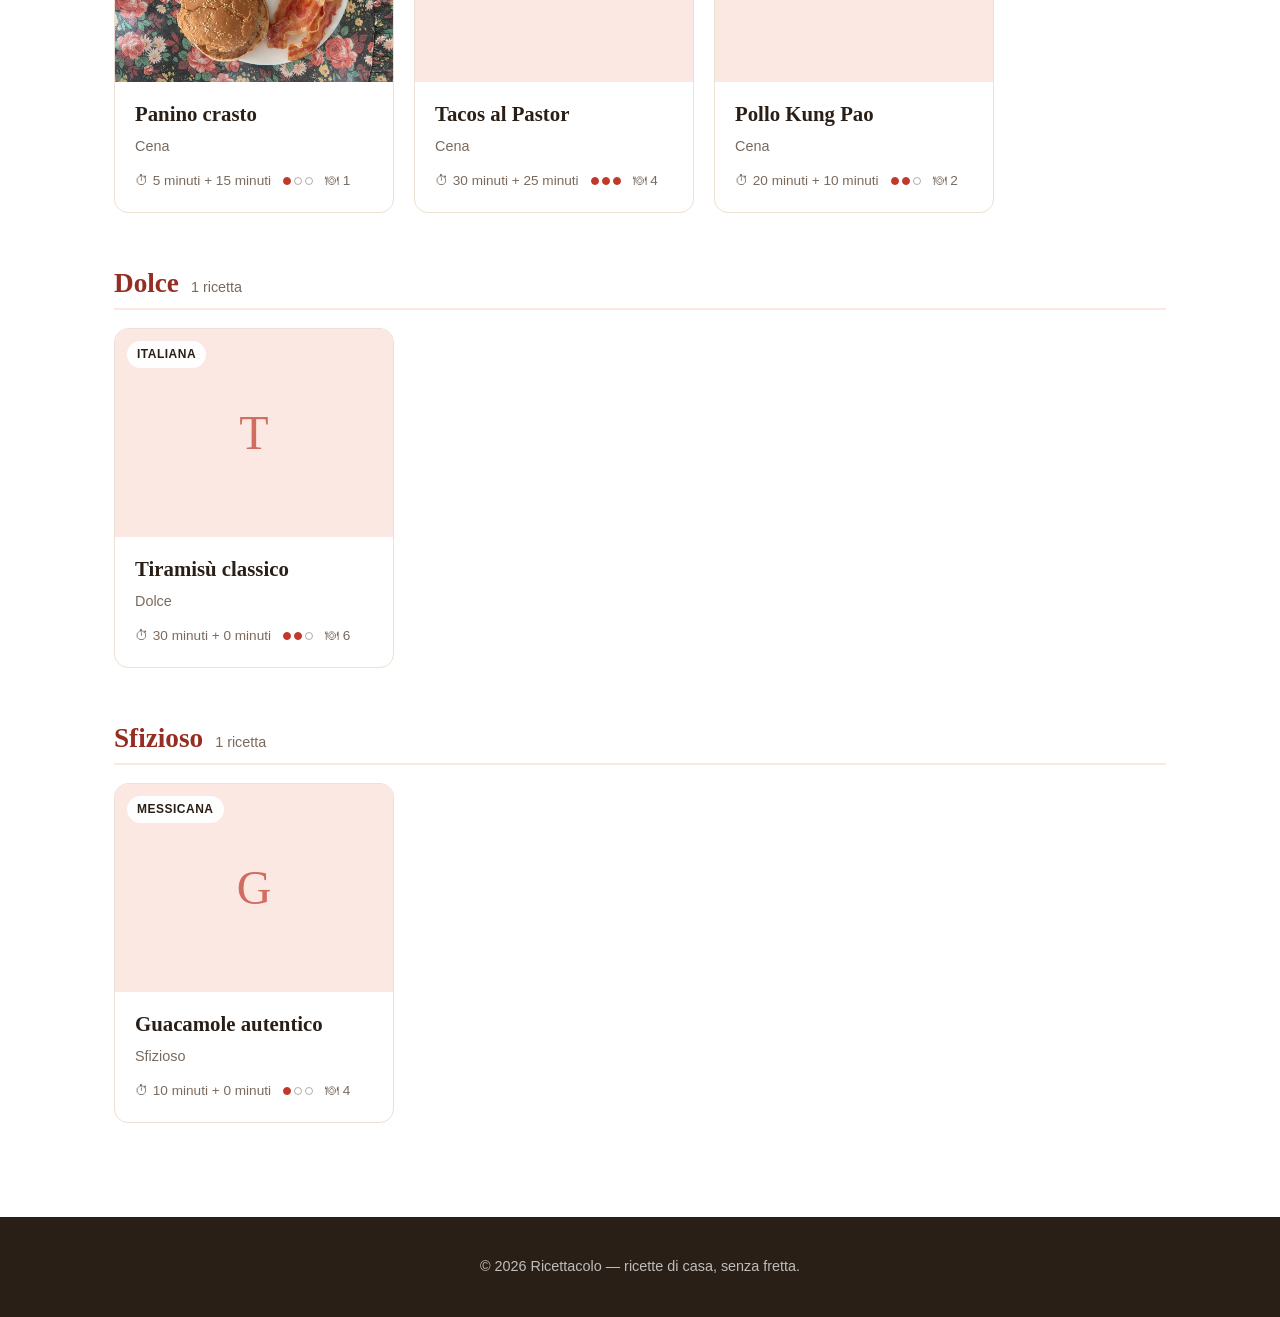
==== commit 73f03f77: "Riduce foto hero a 180px desktop / 150px mobile + cache busting CSS" ====
--- a/index.html
+++ b/index.html
@@ -13,7 +13,7 @@
       document.documentElement.setAttribute('data-theme', theme);
     })();
   </script>
-  <link rel="stylesheet" href="css/style.css">
+  <link rel="stylesheet" href="css/style.css?v=3">
 </head>
 <body>
   <header class="site-header">
--- a/css/style.css
+++ b/css/style.css
@@ -166,15 +166,15 @@
   text-align: center;
 }
 .hero-photo {
-  width: 100%;
-  max-width: 280px;
+  width: 60%;
+  max-width: 180px;
   aspect-ratio: 1;
   object-fit: cover;
-  border-radius: 24px;
-  margin: 0 auto 18px;
+  border-radius: 18px;
+  margin: 0 auto 16px;
   display: block;
-  box-shadow: 0 10px 28px rgba(0, 0, 0, 0.18);
-  border: 4px solid var(--bg-card);
+  box-shadow: 0 8px 22px rgba(0, 0, 0, 0.15);
+  border: 3px solid var(--bg-card);
 }
 .hero-card-quote {
   font-family: var(--font-serif);
@@ -685,7 +685,7 @@
   .hero { padding: 40px 0; }
   .hero-inner { grid-template-columns: 1fr; gap: 32px; }
   .hero-card { aspect-ratio: auto; padding: 28px; }
-  .hero-photo { max-width: 220px; }
+  .hero-photo { max-width: 150px; width: 65%; }
 
   .recipe-hero { grid-template-columns: 1fr; gap: 24px; }
   .recipe-body { grid-template-columns: 1fr; gap: 32px; }
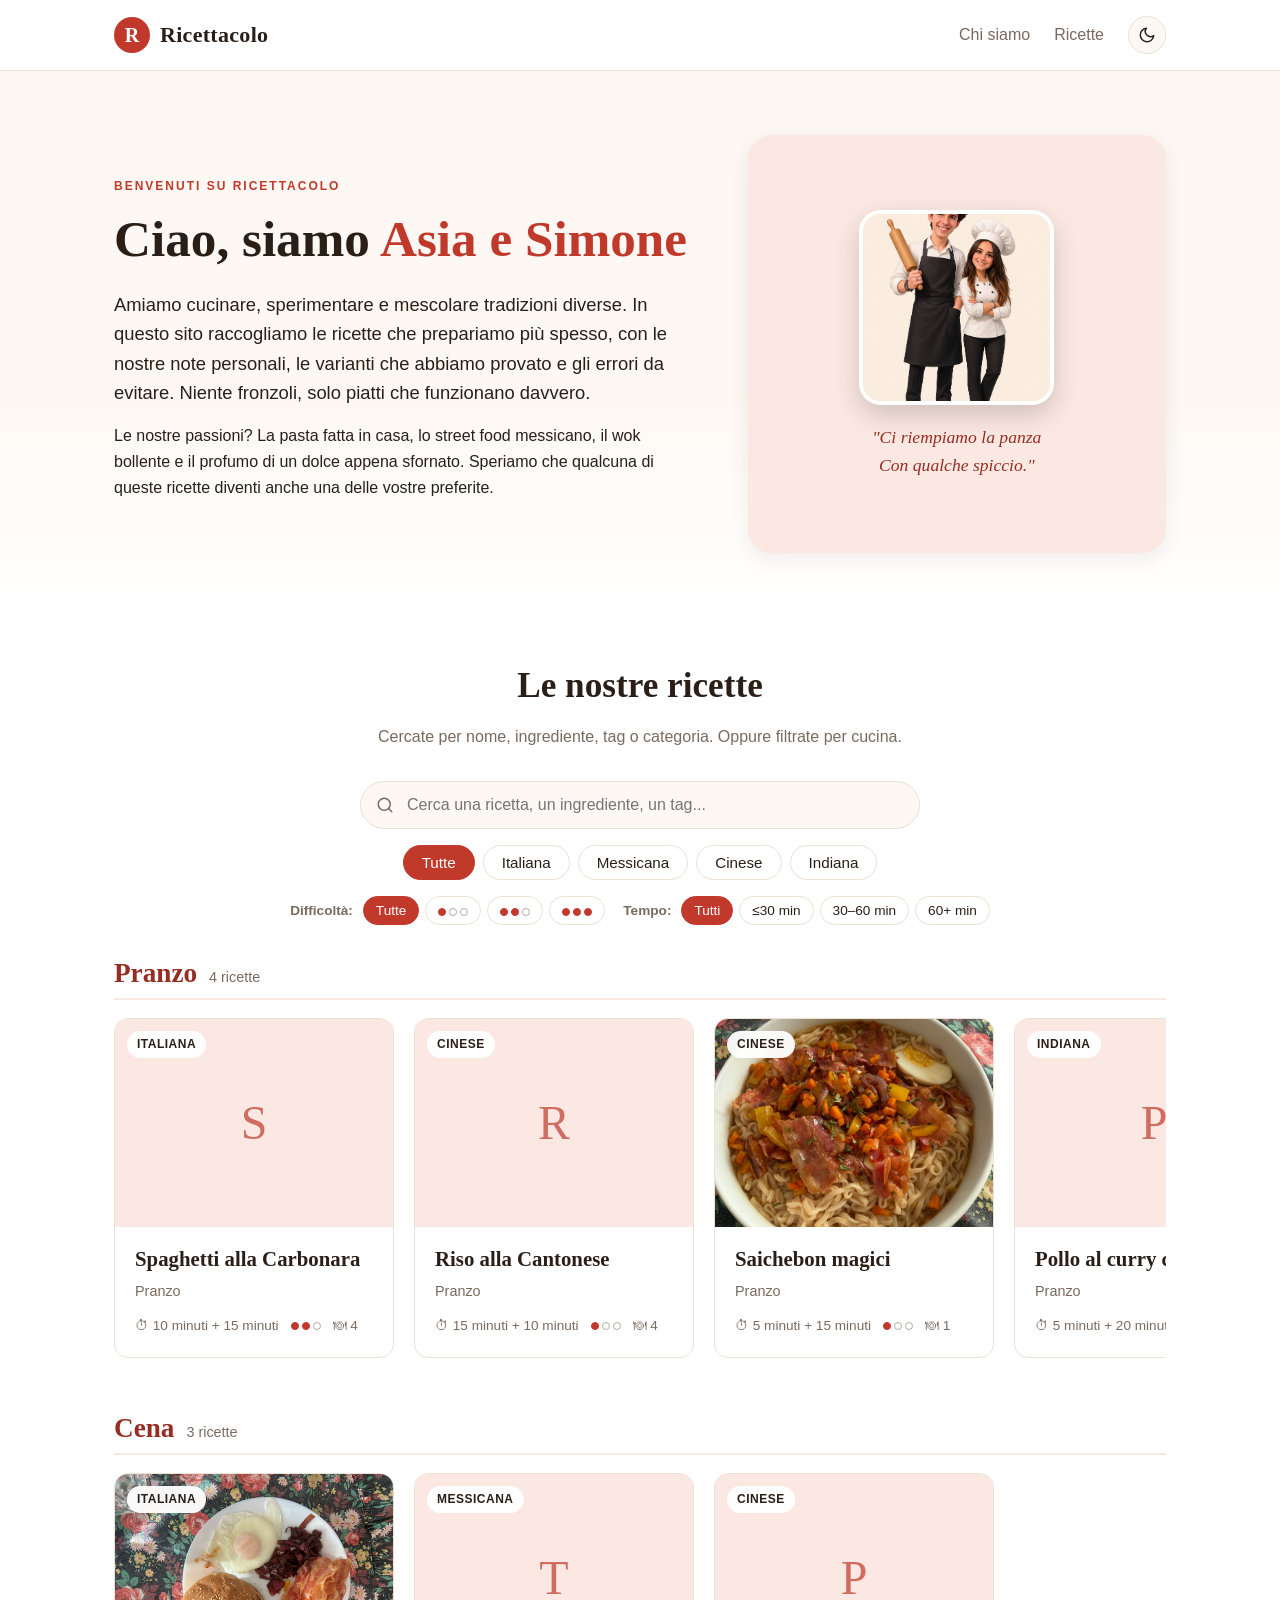
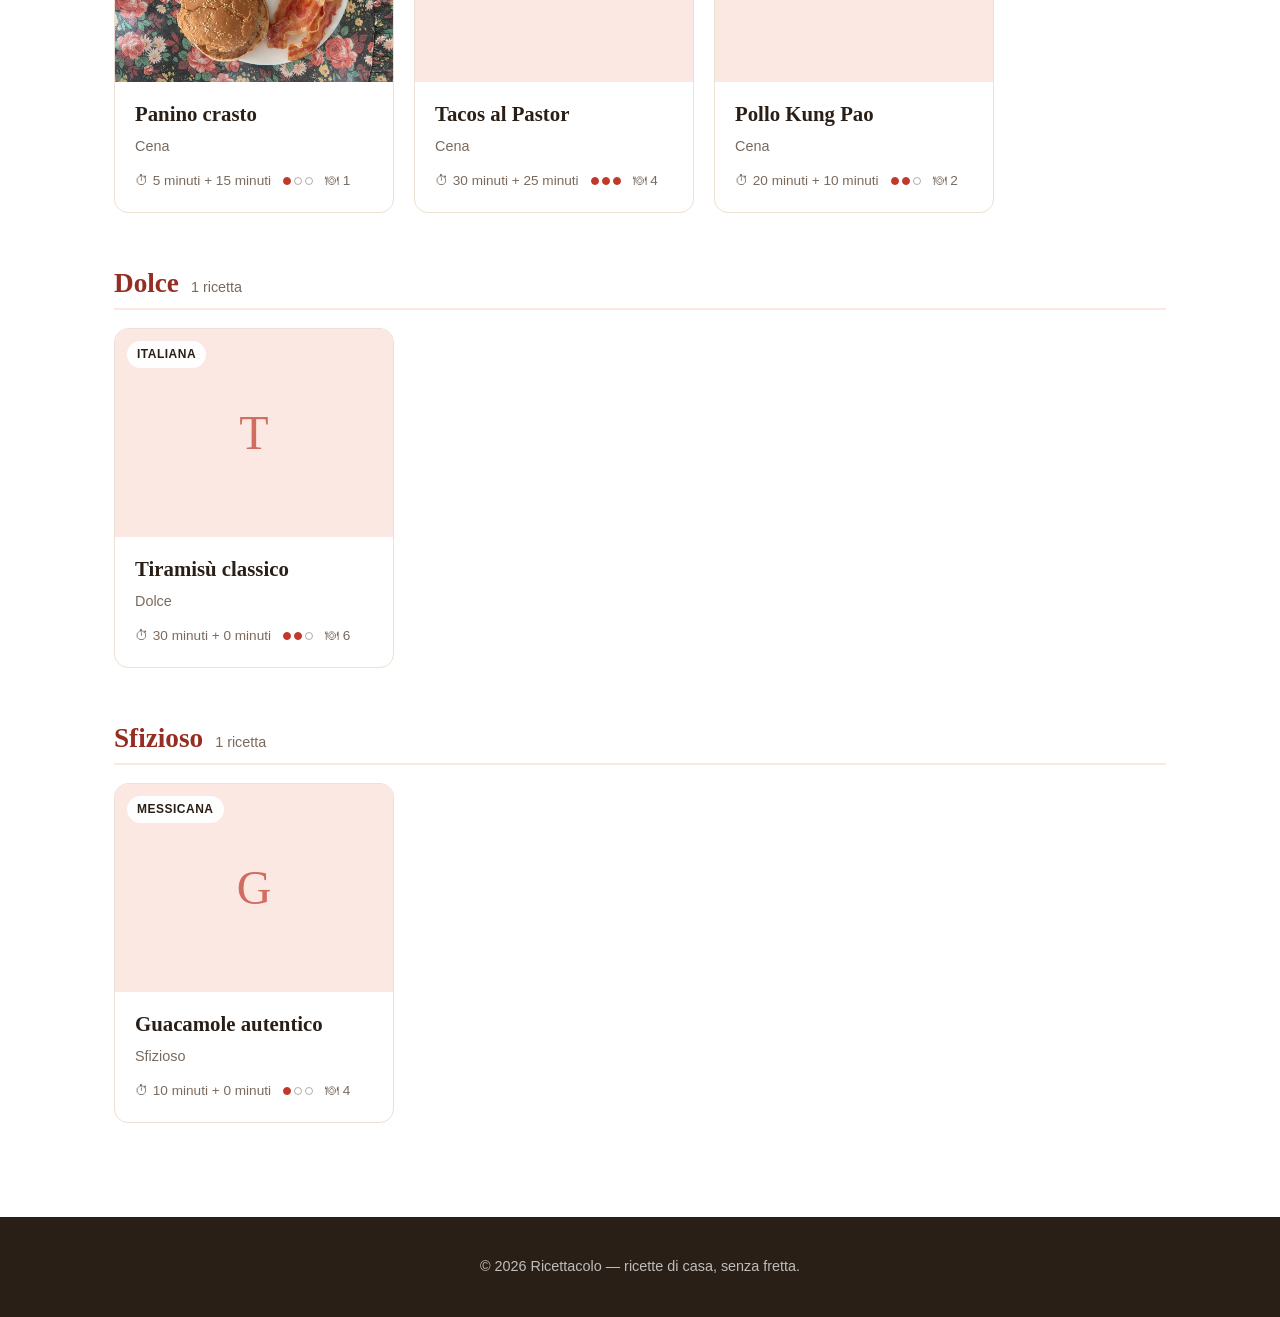
==== commit b244149e: "Foto hero a 260px desktop / 200px mobile, via di mezzo" ====
--- a/index.html
+++ b/index.html
@@ -13,7 +13,7 @@
       document.documentElement.setAttribute('data-theme', theme);
     })();
   </script>
-  <link rel="stylesheet" href="css/style.css?v=3">
+  <link rel="stylesheet" href="css/style.css?v=4">
 </head>
 <body>
   <header class="site-header">
--- a/css/style.css
+++ b/css/style.css
@@ -166,15 +166,15 @@
   text-align: center;
 }
 .hero-photo {
-  width: 60%;
-  max-width: 180px;
+  width: 75%;
+  max-width: 260px;
   aspect-ratio: 1;
   object-fit: cover;
-  border-radius: 18px;
-  margin: 0 auto 16px;
+  border-radius: 22px;
+  margin: 0 auto 18px;
   display: block;
-  box-shadow: 0 8px 22px rgba(0, 0, 0, 0.15);
-  border: 3px solid var(--bg-card);
+  box-shadow: 0 10px 26px rgba(0, 0, 0, 0.18);
+  border: 4px solid var(--bg-card);
 }
 .hero-card-quote {
   font-family: var(--font-serif);
@@ -685,7 +685,7 @@
   .hero { padding: 40px 0; }
   .hero-inner { grid-template-columns: 1fr; gap: 32px; }
   .hero-card { aspect-ratio: auto; padding: 28px; }
-  .hero-photo { max-width: 150px; width: 65%; }
+  .hero-photo { max-width: 200px; width: 70%; }
 
   .recipe-hero { grid-template-columns: 1fr; gap: 24px; }
   .recipe-body { grid-template-columns: 1fr; gap: 32px; }
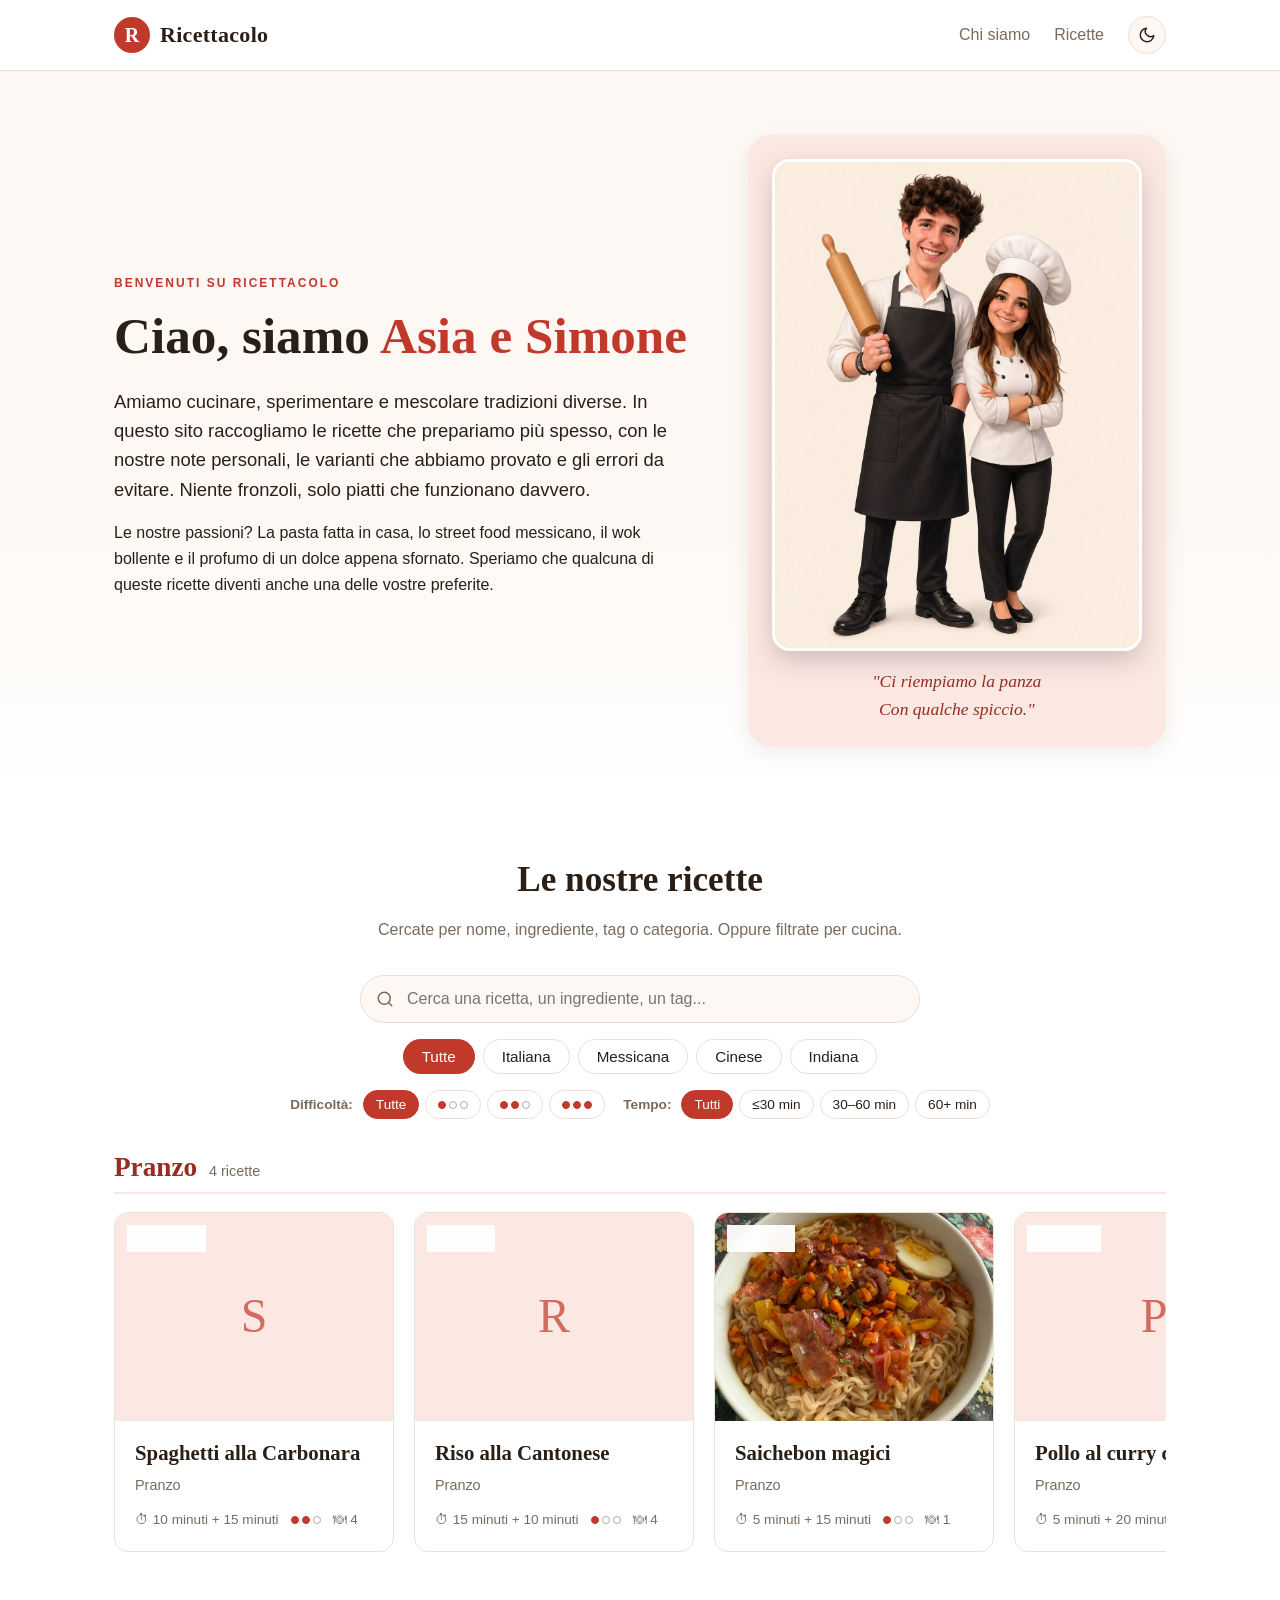
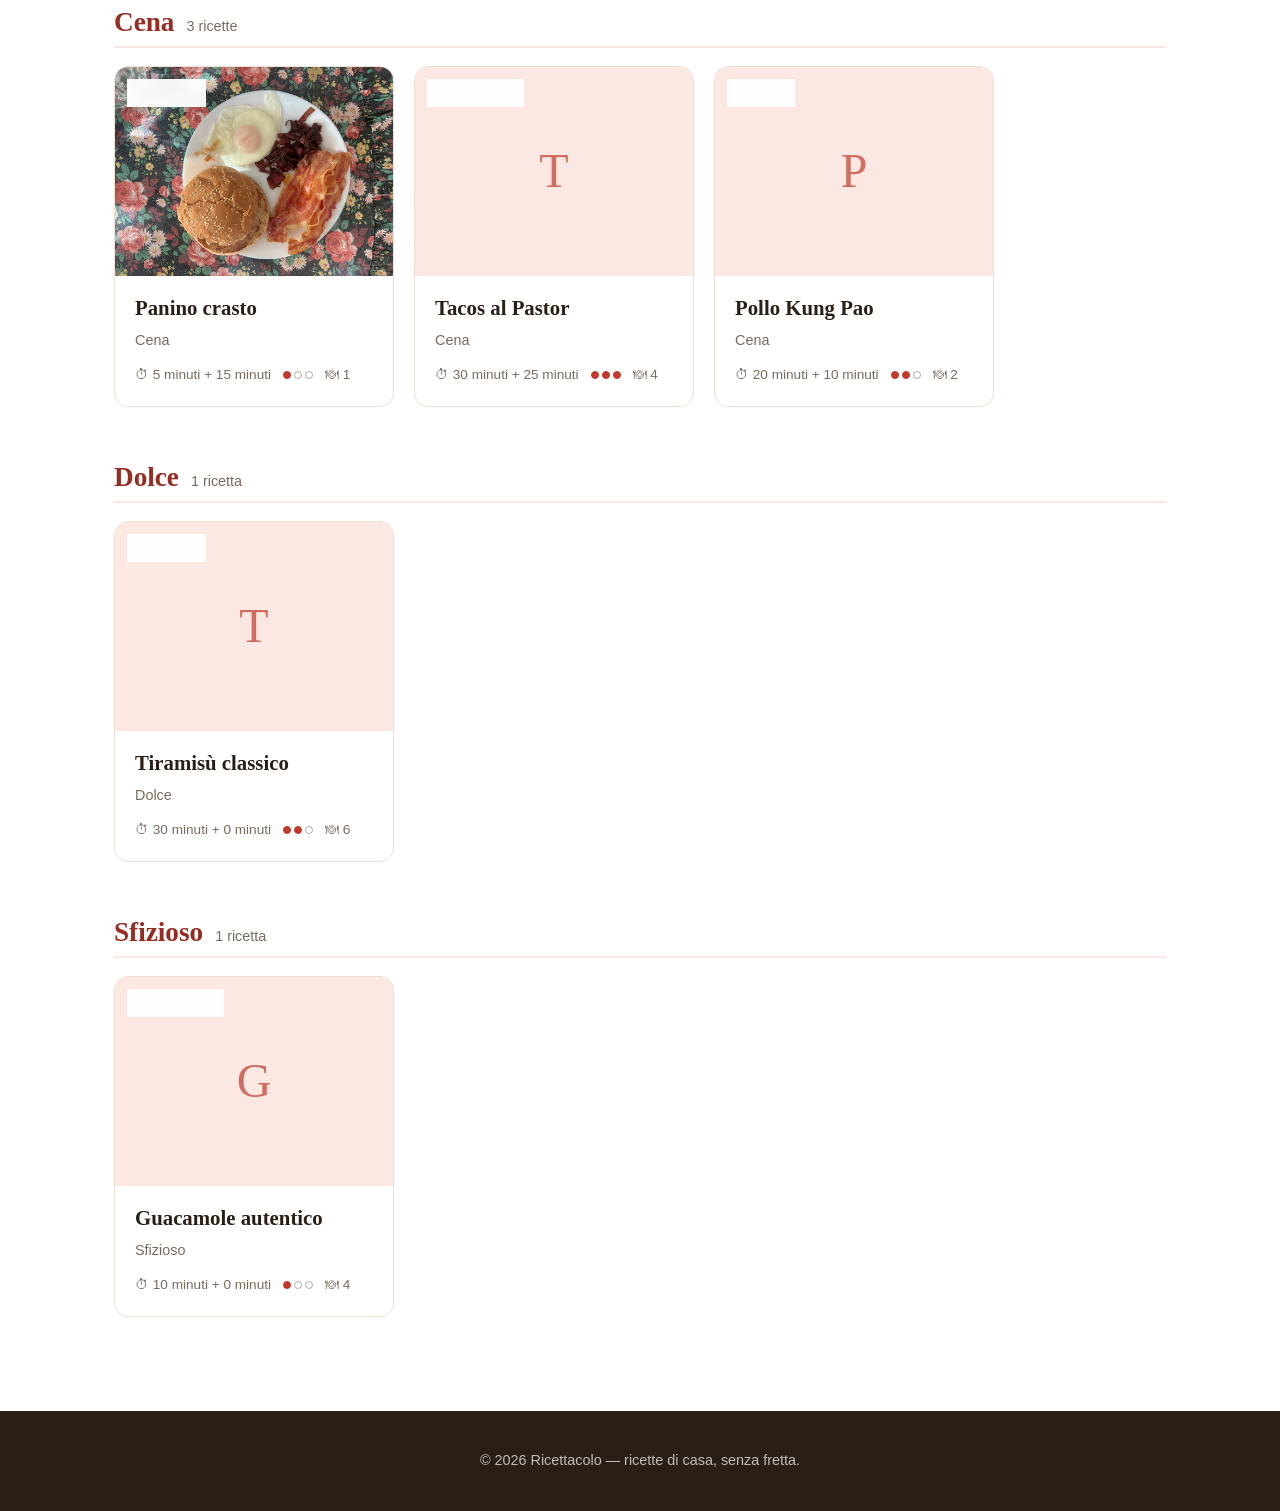
==== commit 15c35373: "Foto hero: aspect ratio nativo + riempie il riquadro" ====
--- a/index.html
+++ b/index.html
@@ -13,7 +13,7 @@
       document.documentElement.setAttribute('data-theme', theme);
     })();
   </script>
-  <link rel="stylesheet" href="css/style.css?v=4">
+  <link rel="stylesheet" href="css/style.css?v=5">
 </head>
 <body>
   <header class="site-header">
--- a/css/style.css
+++ b/css/style.css
@@ -155,8 +155,7 @@
 .hero-card {
   background: var(--accent-soft);
   border-radius: 24px;
-  padding: 40px;
-  aspect-ratio: 1 / 1;
+  padding: 24px;
   display: flex;
   align-items: center;
   justify-content: center;
@@ -164,17 +163,17 @@
 }
 .hero-card-inner {
   text-align: center;
+  width: 100%;
 }
 .hero-photo {
-  width: 75%;
-  max-width: 260px;
-  aspect-ratio: 1;
-  object-fit: cover;
-  border-radius: 22px;
-  margin: 0 auto 18px;
+  width: 100%;
+  max-width: 100%;
+  height: auto;
+  border-radius: 18px;
+  margin: 0 auto 16px;
   display: block;
   box-shadow: 0 10px 26px rgba(0, 0, 0, 0.18);
-  border: 4px solid var(--bg-card);
+  border: 3px solid var(--bg-card);
 }
 .hero-card-quote {
   font-family: var(--font-serif);
@@ -684,8 +683,8 @@
 @media (max-width: 800px) {
   .hero { padding: 40px 0; }
   .hero-inner { grid-template-columns: 1fr; gap: 32px; }
-  .hero-card { aspect-ratio: auto; padding: 28px; }
-  .hero-photo { max-width: 200px; width: 70%; }
+  .hero-card { padding: 20px; }
+  .hero-photo { width: 100%; max-width: 100%; }
 
   .recipe-hero { grid-template-columns: 1fr; gap: 24px; }
   .recipe-body { grid-template-columns: 1fr; gap: 32px; }
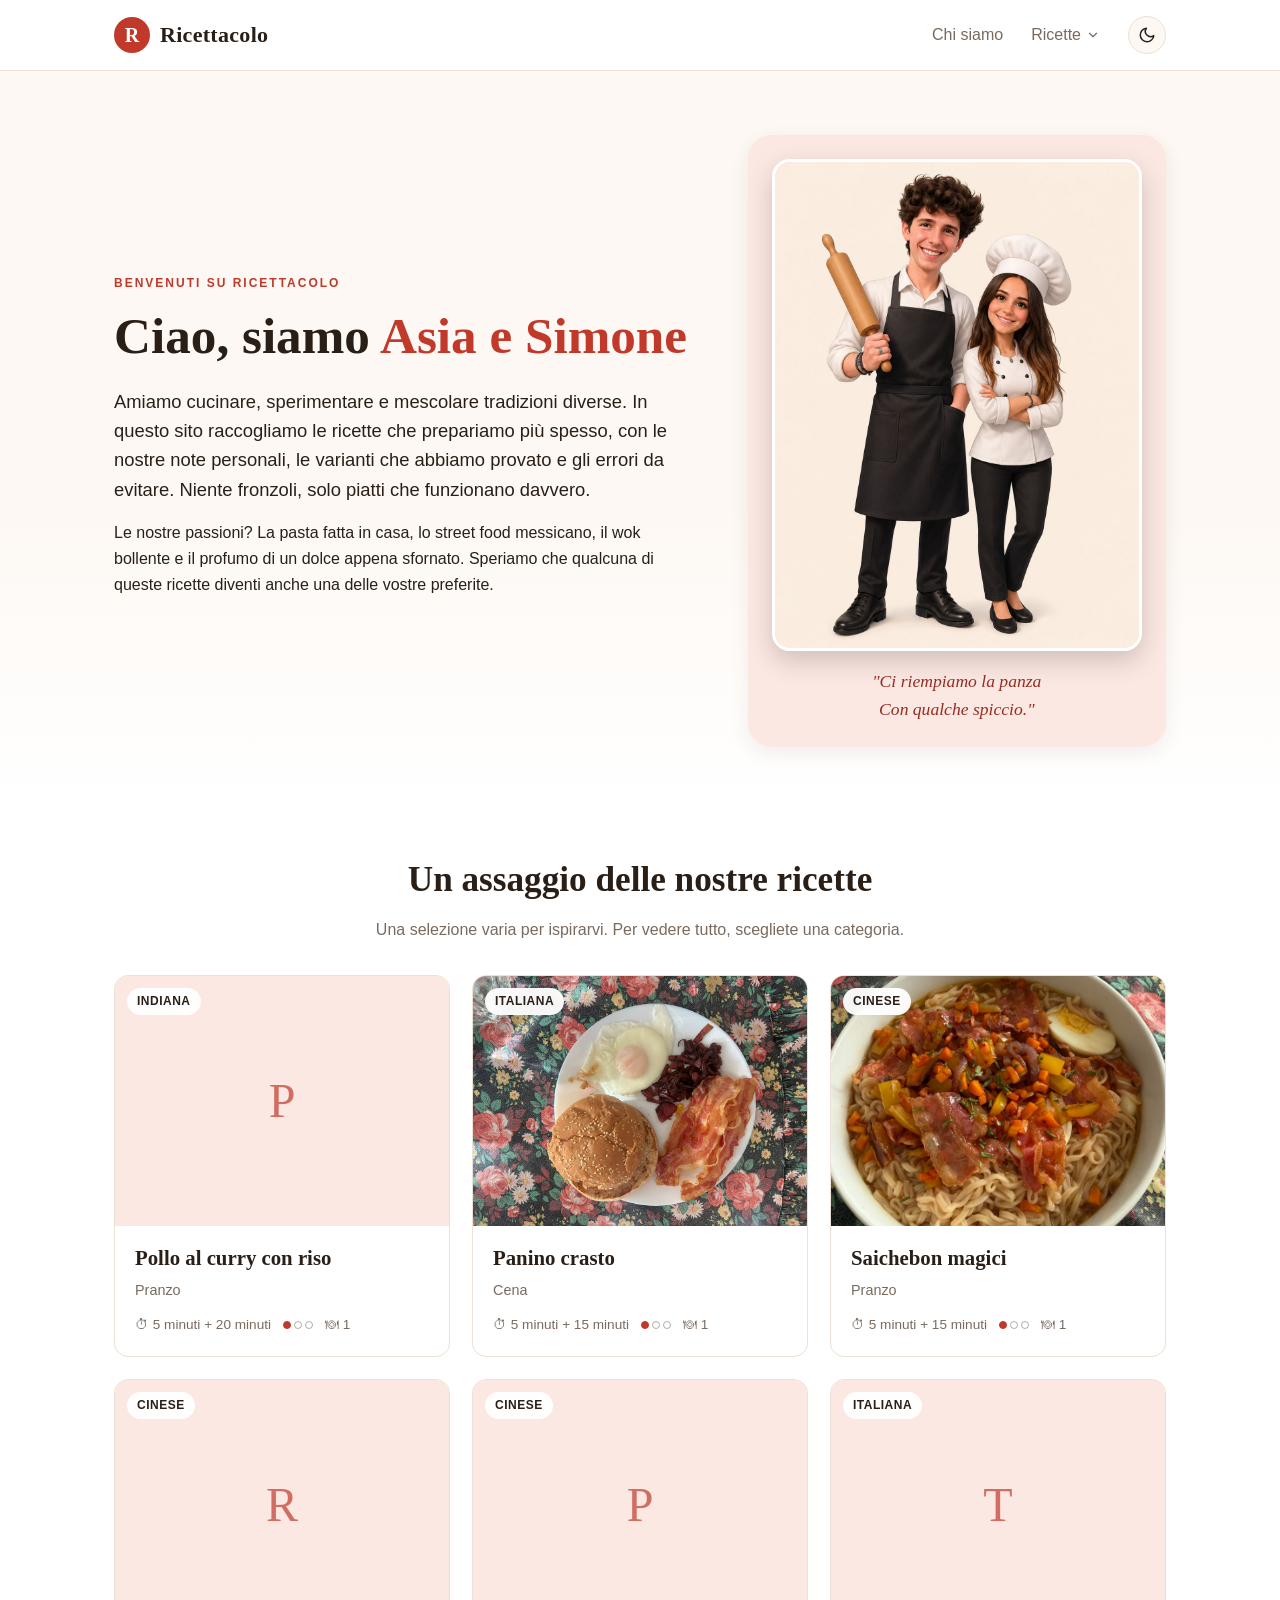
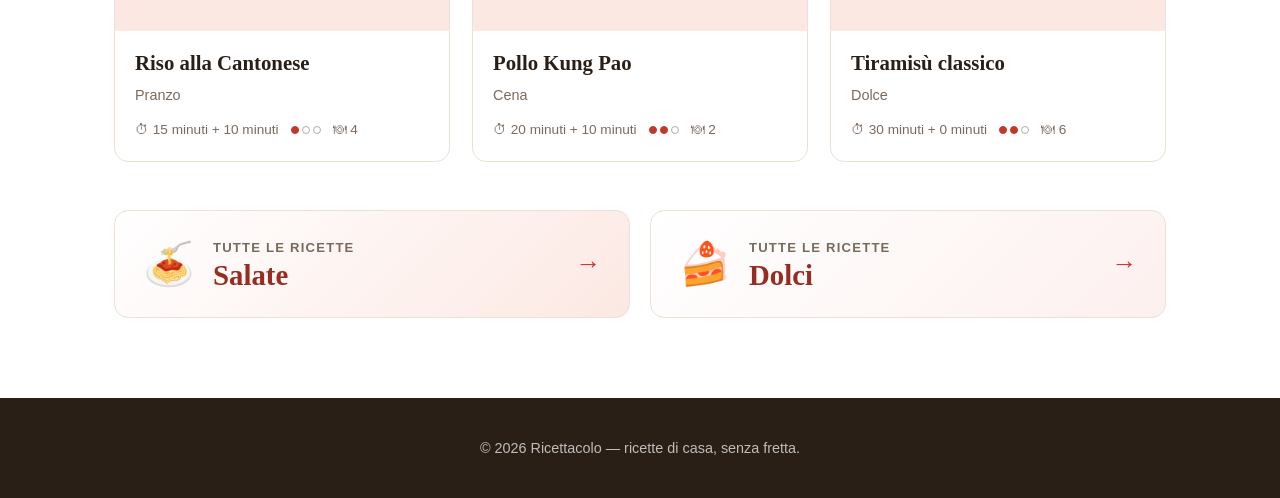
==== commit 96b3c9be: "Home semplificata con 6 ricette + 2 CTA, nuove pagine salato/dolce, dropdown nav" ====
--- a/index.html
+++ b/index.html
@@ -13,7 +13,7 @@
       document.documentElement.setAttribute('data-theme', theme);
     })();
   </script>
-  <link rel="stylesheet" href="css/style.css?v=5">
+  <link rel="stylesheet" href="css/style.css?v=6">
 </head>
 <body>
   <header class="site-header">
@@ -24,7 +24,18 @@
       </a>
       <nav class="site-nav">
         <a href="#chi-siamo">Chi siamo</a>
-        <a href="#ricette">Ricette</a>
+        <div class="nav-dropdown">
+          <button class="nav-dropdown-toggle" type="button" aria-haspopup="true" aria-expanded="false">
+            Ricette
+            <svg class="chevron" viewBox="0 0 24 24" width="14" height="14" aria-hidden="true">
+              <path d="m6 9 6 6 6-6" fill="none" stroke="currentColor" stroke-width="2" stroke-linecap="round" stroke-linejoin="round"/>
+            </svg>
+          </button>
+          <div class="nav-dropdown-menu">
+            <a href="salato.html">🍝 Salato</a>
+            <a href="dolce.html">🍰 Dolce</a>
+          </div>
+        </div>
         <button id="theme-toggle" class="icon-btn" type="button" aria-label="Cambia tema chiaro/scuro">
           <svg class="theme-icon icon-moon" viewBox="0 0 24 24" fill="none" stroke="currentColor" stroke-width="2" stroke-linecap="round" stroke-linejoin="round" aria-hidden="true">
             <path d="M21 12.79A9 9 0 1 1 11.21 3 7 7 0 0 0 21 12.79z"/>
@@ -71,63 +82,32 @@
   <section id="ricette" class="recipes-section">
     <div class="container">
       <div class="section-head">
-        <h2>Le nostre ricette</h2>
-        <p class="muted">Cercate per nome, ingrediente, tag o categoria. Oppure filtrate per cucina.</p>
+        <h2>Un assaggio delle nostre ricette</h2>
+        <p class="muted">Una selezione varia per ispirarvi. Per vedere tutto, scegliete una categoria.</p>
       </div>
 
-      <div class="controls">
-        <div class="search-wrap">
-          <svg class="search-icon" viewBox="0 0 24 24" fill="none" stroke="currentColor" stroke-width="2" stroke-linecap="round" stroke-linejoin="round" aria-hidden="true">
-            <circle cx="11" cy="11" r="8"/><path d="m21 21-4.3-4.3"/>
-          </svg>
-          <input type="search" id="search-input" placeholder="Cerca una ricetta, un ingrediente, un tag..." autocomplete="off">
-        </div>
-
-        <div class="filters" id="cuisine-filters">
-          <button type="button" class="filter-btn active" data-cuisine="all">Tutte</button>
-          <button type="button" class="filter-btn" data-cuisine="italiana">Italiana</button>
-          <button type="button" class="filter-btn" data-cuisine="messicana">Messicana</button>
-          <button type="button" class="filter-btn" data-cuisine="cinese">Cinese</button>
-          <button type="button" class="filter-btn" data-cuisine="indiana">Indiana</button>
-        </div>
-
-        <div class="filters-row">
-          <div class="filter-group" id="difficulty-filters">
-            <span class="filter-label">Difficoltà:</span>
-            <button type="button" class="filter-btn small active" data-difficulty="all">Tutte</button>
-            <button type="button" class="filter-btn small" data-difficulty="1" aria-label="Difficoltà 1">
-              <span class="difficulty-dots"><span class="dot filled"></span><span class="dot"></span><span class="dot"></span></span>
-            </button>
-            <button type="button" class="filter-btn small" data-difficulty="2" aria-label="Difficoltà 2">
-              <span class="difficulty-dots"><span class="dot filled"></span><span class="dot filled"></span><span class="dot"></span></span>
-            </button>
-            <button type="button" class="filter-btn small" data-difficulty="3" aria-label="Difficoltà 3">
-              <span class="difficulty-dots"><span class="dot filled"></span><span class="dot filled"></span><span class="dot filled"></span></span>
-            </button>
-          </div>
-
-          <div class="filter-group" id="time-filters">
-            <span class="filter-label">Tempo:</span>
-            <button type="button" class="filter-btn small active" data-time="all">Tutti</button>
-            <button type="button" class="filter-btn small" data-time="short">≤30 min</button>
-            <button type="button" class="filter-btn small" data-time="medium">30–60 min</button>
-            <button type="button" class="filter-btn small" data-time="long">60+ min</button>
-          </div>
-        </div>
-      </div>
-
-      <div class="active-filter-bar hidden" id="active-filter-bar">
-        <div class="active-filter-chip">
-          <span>Filtro tag: <strong id="active-filter-label">#</strong></span>
-          <button id="active-filter-clear" type="button" aria-label="Rimuovi filtro">✕</button>
-        </div>
-      </div>
-
-      <div id="recipe-grid" class="recipe-grid">
+      <div id="home-recipe-grid" class="home-recipe-grid">
         <p class="loading">Caricamento ricette...</p>
       </div>
 
-      <p id="no-results" class="no-results hidden">Nessuna ricetta trovata. Prova con un altro termine.</p>
+      <div class="category-ctas">
+        <a href="salato.html" class="category-cta cta-salato">
+          <span class="cta-emoji" aria-hidden="true">🍝</span>
+          <span class="cta-content">
+            <span class="cta-label">Tutte le ricette</span>
+            <span class="cta-name">Salate</span>
+          </span>
+          <span class="cta-arrow" aria-hidden="true">→</span>
+        </a>
+        <a href="dolce.html" class="category-cta cta-dolce">
+          <span class="cta-emoji" aria-hidden="true">🍰</span>
+          <span class="cta-content">
+            <span class="cta-label">Tutte le ricette</span>
+            <span class="cta-name">Dolci</span>
+          </span>
+          <span class="cta-arrow" aria-hidden="true">→</span>
+        </a>
+      </div>
     </div>
   </section>
 
@@ -138,7 +118,9 @@
   </footer>
 
   <script src="js/parser.js"></script>
+  <script src="js/cards.js"></script>
   <script src="js/theme.js"></script>
+  <script src="js/nav.js"></script>
   <script src="js/home.js"></script>
 </body>
 </html>
--- a/css/style.css
+++ b/css/style.css
@@ -264,6 +264,114 @@
   color: white;
 }
 
+/* HOME GRID — semplice griglia di 6 card "preview" */
+.home-recipe-grid {
+  display: grid;
+  grid-template-columns: repeat(auto-fill, minmax(260px, 1fr));
+  gap: 22px;
+  margin-bottom: 48px;
+}
+
+/* CATEGORY PAGES (salato.html, dolce.html) — griglia piena */
+.category-grid {
+  display: grid;
+  grid-template-columns: repeat(auto-fill, minmax(260px, 1fr));
+  gap: 22px;
+}
+
+/* HEADER pagine categoria */
+.page-header-section {
+  padding: 56px 0 24px;
+  text-align: center;
+  background: var(--bg);
+}
+.page-header-section .eyebrow {
+  display: inline-block;
+  text-transform: uppercase;
+  font-size: 11px;
+  letter-spacing: 2px;
+  color: var(--accent);
+  font-weight: 600;
+  margin: 0 0 10px;
+}
+.page-header-section h1 {
+  font-family: var(--font-serif);
+  font-size: clamp(2rem, 5vw, 3rem);
+  margin: 0 0 14px;
+}
+.page-header-section p {
+  max-width: 640px;
+  margin: 0 auto;
+}
+.page-category .recipes-section {
+  padding-top: 28px;
+}
+
+/* CTA grandi categoria sulla home */
+.category-ctas {
+  display: grid;
+  grid-template-columns: 1fr 1fr;
+  gap: 20px;
+  margin-top: 24px;
+}
+.category-cta {
+  display: flex;
+  align-items: center;
+  gap: 18px;
+  padding: 26px 28px;
+  border-radius: var(--radius);
+  text-decoration: none;
+  color: var(--text);
+  background: var(--bg-card);
+  border: 1px solid var(--border);
+  transition: transform 0.22s, box-shadow 0.22s, border-color 0.22s;
+}
+.category-cta:hover {
+  transform: translateY(-3px);
+  box-shadow: var(--shadow-md);
+  border-color: var(--accent);
+  color: var(--text);
+}
+.cta-emoji {
+  font-size: 2.6rem;
+  line-height: 1;
+  flex-shrink: 0;
+}
+.cta-content {
+  display: flex;
+  flex-direction: column;
+  flex: 1;
+}
+.cta-label {
+  font-size: 0.82rem;
+  color: var(--text-muted);
+  text-transform: uppercase;
+  letter-spacing: 1.2px;
+  font-weight: 600;
+}
+.cta-name {
+  font-family: var(--font-serif);
+  font-size: 1.8rem;
+  font-weight: 700;
+  color: var(--accent-dark);
+  line-height: 1.1;
+  margin-top: 2px;
+}
+.cta-arrow {
+  font-size: 1.6rem;
+  color: var(--accent);
+  transition: transform 0.22s;
+}
+.category-cta:hover .cta-arrow {
+  transform: translateX(4px);
+}
+.cta-salato {
+  background: linear-gradient(135deg, var(--bg-card) 0%, var(--accent-soft) 100%);
+}
+.cta-dolce {
+  background: linear-gradient(135deg, var(--bg-card) 0%, rgba(231, 110, 94, 0.10) 100%);
+}
+
 /* RECIPE GRID — ora un contenitore verticale di sezioni-categoria */
 .recipe-grid {
   display: block;
@@ -695,11 +803,90 @@
   .site-nav a { font-size: 0.9rem; }
 }
 
+@media (max-width: 700px) {
+  .category-ctas {
+    grid-template-columns: 1fr;
+    gap: 14px;
+  }
+  .category-cta { padding: 20px 22px; gap: 14px; }
+  .cta-name { font-size: 1.5rem; }
+  .cta-emoji { font-size: 2.2rem; }
+}
+
 @media (max-width: 500px) {
   .container { padding: 0 16px; }
   .recipe-meta-grid { grid-template-columns: 1fr 1fr; padding: 16px; }
   .filters { gap: 6px; }
   .filter-btn { padding: 6px 14px; font-size: 0.85rem; }
+  .nav-dropdown-menu { right: -10px; min-width: 160px; }
+}
+
+/* ===== NAV DROPDOWN ===== */
+.nav-dropdown {
+  position: relative;
+}
+.nav-dropdown-toggle {
+  background: none;
+  border: 0;
+  color: var(--text-muted);
+  font-family: inherit;
+  font-size: 1rem;
+  font-weight: 500;
+  cursor: pointer;
+  display: inline-flex;
+  align-items: center;
+  gap: 5px;
+  padding: 6px 4px;
+  transition: color 0.2s;
+}
+.nav-dropdown-toggle:hover { color: var(--accent); }
+.nav-dropdown .chevron {
+  transition: transform 0.2s;
+}
+.nav-dropdown.open .chevron,
+.nav-dropdown:hover .chevron {
+  transform: rotate(180deg);
+  color: var(--accent);
+}
+.nav-dropdown-menu {
+  position: absolute;
+  top: calc(100% + 6px);
+  right: 0;
+  background: var(--bg-card);
+  border: 1px solid var(--border);
+  border-radius: var(--radius-sm);
+  box-shadow: var(--shadow-md);
+  min-width: 180px;
+  padding: 6px;
+  opacity: 0;
+  visibility: hidden;
+  transform: translateY(-4px);
+  transition: opacity 0.18s, transform 0.18s, visibility 0.18s;
+  z-index: 30;
+}
+.nav-dropdown.open .nav-dropdown-menu,
+.nav-dropdown:hover .nav-dropdown-menu {
+  opacity: 1;
+  visibility: visible;
+  transform: translateY(0);
+}
+.nav-dropdown-menu a {
+  display: block;
+  padding: 9px 14px;
+  border-radius: 6px;
+  color: var(--text);
+  text-decoration: none;
+  font-size: 0.95rem;
+  font-weight: 500;
+  transition: background 0.15s, color 0.15s;
+}
+.nav-dropdown-menu a:hover {
+  background: var(--accent-soft);
+  color: var(--accent-dark);
+}
+.nav-dropdown-menu a.active {
+  background: var(--accent-soft);
+  color: var(--accent-dark);
 }
 
 /* ===== THEME TOGGLE ===== */
